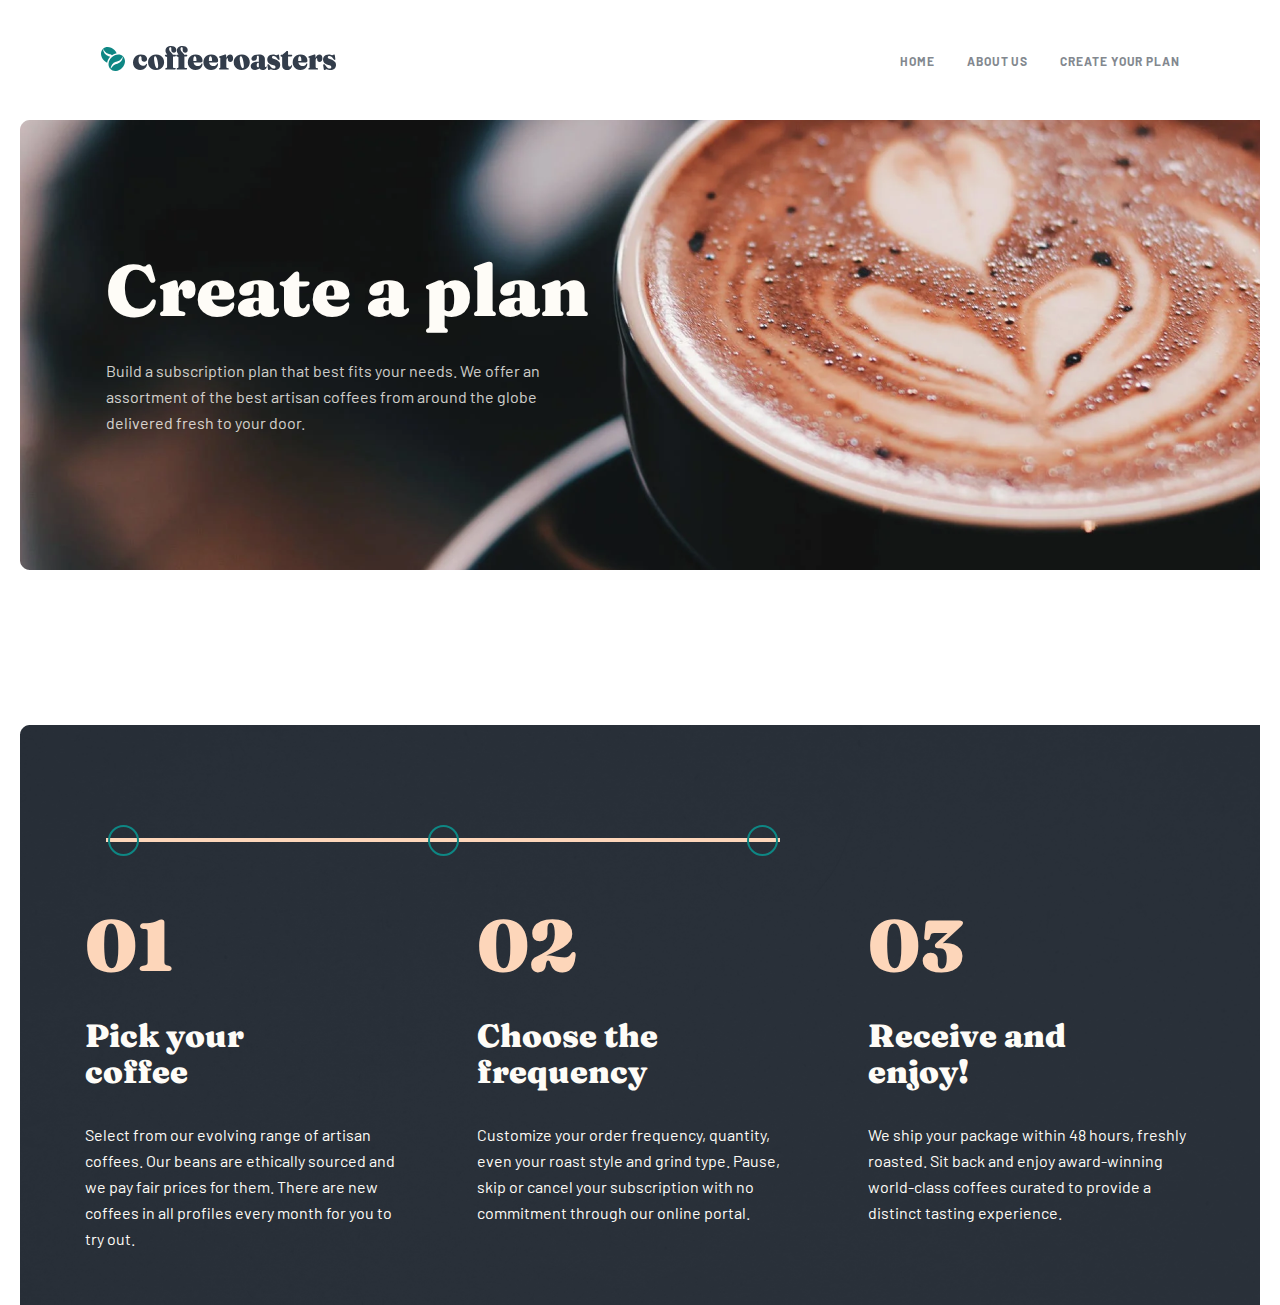
==== index.html @ fea31b43 "responsive" ====
<!DOCTYPE html>
<html lang="en">

<head>
    <meta charset="UTF-8">
    <meta http-equiv="X-UA-Compatible" content="IE=edge">
    <meta name="viewport" content="width=device-width, initial-scale=1.0">
    <link rel="stylesheet" href="css/main.css">
    <link rel="stylesheet" href="https://cdnjs.cloudflare.com/ajax/libs/font-awesome/6.2.0/css/all.min.css" integrity="sha512-xh6O/CkQoPOWDdYTDqeRdPCVd1SpvCA9XXcUnZS2FmJNp1coAFzvtCN9BmamE+4aHK8yyUHUSCcJHgXloTyT2A==" crossorigin="anonymous" referrerpolicy="no-referrer" />
    <title>Create your plan</title>
</head>

<body>
    <header class="site-header">  
        <div class="container ">
            <div class="header__container">
            <a class="logo__link" href="creat-your-pla.html"><img class="header__logo" src="imgs/logo.svg"
                    alt="site__logo"></a>
                    <input type="checkbox" id="check">
                    <label for="check" class="checkbtn">
                        <i class="fa-sharp fa-solid fa-bars burger"></i>
                    </label>  
            <ul class="header__list">
                <li class="header__item">
                    <a class="header__link" href="#">HOME</a>
                </li>
                <li class="header__item">
                    <a class="header__link" href="#">ABOUT US</a>
                </li>
                <li class="header__item">
                    <a class="header__link" href="#">CREATE YOUR PLAN</a>
                </li>
            </ul>
        </div>
        </div>
    </header>
    <main class="site-main">
        <section class="hero-section">
            <div class="container">
                <div class="hero__content">
                    <h2 class="hero__title">Create a plan</h2>
                    <p class="hero__text ">Build a subscription plan that best fits your needs. We offer an assortment of
                        the best artisan coffees from around the globe delivered fresh to your door.</p>
                </div>
            </div>
        </section>
        <section class="pick-section">
            <div class="container pick__container">
                <div class="pick__content">
                    <div class="pick_line-box">
                    <div class="pick__line_block">
                        <span class="pick__line"></span>
                        <span class="pick__line"></span>
                        <span class="pick__line"></span>
                    </div>
                </div>
                    <ul class="pick__list">
                        <li class="pick__item">
                            <h2 class="pick__title">01</h2>
                            <h3 class="pick__item-title">Pick your coffee</h3>
                            <p class="pick__text">Select from our evolving range of artisan coffees. Our beans are ethically sourced and we pay fair prices for them. There are new coffees in all profiles 
                                every month for you to try out.</p>
                        </li>
                        <li class="pick__item">
                            <h2 class="pick__title">02</h2>
                            <h3 class="pick__item-title mobile__title">Choose the frequency</h3>
                            <p class="pick__text">Customize your order frequency, quantity, even your roast style and grind type. Pause, skip or cancel your subscription with no commitment through our online portal.</p>
                        </li>
                        <li class="pick__item">
                            <h2 class="pick__title">03</h2>
                            <h3 class="pick__item-title">Receive and enjoy!</h3>
                            <p class="pick__text">We ship your package within 48 hours, freshly roasted. Sit back and enjoy award-winning world-class coffees curated to provide a distinct tasting experience.</p>
                        </li>
                    </ul>
                </div>
            </div>
        </section>
        <section class="drink-section">
            <div class="container">
                <div class="drink__content">
                    
                </div>
            </div>
        </section>
    </main>
</body>

</html>
---- css/main.css ----
/*! normalize.css v8.0.1 | MIT License | github.com/necolas/normalize.css */
/* Document
   ========================================================================== */
/**
 * 1. Correct the line height in all browsers.
 * 2. Prevent adjustments of font size after orientation changes in iOS.
 */
html {
  line-height: 1.15;
  /* 1 */
  -webkit-text-size-adjust: 100%;
  /* 2 */
}

/* Sections
     ========================================================================== */
/**
   * Remove the margin in all browsers.
   */
body {
  margin: 0;
}

/**
   * Render the `main` element consistently in IE.
   */
main {
  display: block;
}

/**
   * Correct the font size and margin on `h1` elements within `section` and
   * `article` contexts in Chrome, Firefox, and Safari.
   */
h1 {
  font-size: 2em;
  margin: 0.67em 0;
}

/* Grouping content
     ========================================================================== */
/**
   * 1. Add the correct box sizing in Firefox.
   * 2. Show the overflow in Edge and IE.
   */
hr {
  -webkit-box-sizing: content-box;
          box-sizing: content-box;
  /* 1 */
  height: 0;
  /* 1 */
  overflow: visible;
  /* 2 */
}

/**
   * 1. Correct the inheritance and scaling of font size in all browsers.
   * 2. Correct the odd `em` font sizing in all browsers.
   */
pre {
  font-family: monospace, monospace;
  /* 1 */
  font-size: 1em;
  /* 2 */
}

/* Text-level semantics
     ========================================================================== */
/**
   * Remove the gray background on active links in IE 10.
   */
a {
  background-color: transparent;
}

/**
   * 1. Remove the bottom border in Chrome 57-
   * 2. Add the correct text decoration in Chrome, Edge, IE, Opera, and Safari.
   */
abbr[title] {
  border-bottom: none;
  /* 1 */
  text-decoration: underline;
  /* 2 */
  -webkit-text-decoration: underline dotted;
          text-decoration: underline dotted;
  /* 2 */
}

/**
   * Add the correct font weight in Chrome, Edge, and Safari.
   */
b,
strong {
  font-weight: bolder;
}

/**
   * 1. Correct the inheritance and scaling of font size in all browsers.
   * 2. Correct the odd `em` font sizing in all browsers.
   */
code,
kbd,
samp {
  font-family: monospace, monospace;
  /* 1 */
  font-size: 1em;
  /* 2 */
}

/**
   * Add the correct font size in all browsers.
   */
small {
  font-size: 80%;
}

/**
   * Prevent `sub` and `sup` elements from affecting the line height in
   * all browsers.
   */
sub,
sup {
  font-size: 75%;
  line-height: 0;
  position: relative;
  vertical-align: baseline;
}

sub {
  bottom: -0.25em;
}

sup {
  top: -0.5em;
}

/* Embedded content
     ========================================================================== */
/**
   * Remove the border on images inside links in IE 10.
   */
img {
  border-style: none;
}

/* Forms
     ========================================================================== */
/**
   * 1. Change the font styles in all browsers.
   * 2. Remove the margin in Firefox and Safari.
   */
button,
input,
optgroup,
select,
textarea {
  font-family: inherit;
  /* 1 */
  font-size: 100%;
  /* 1 */
  line-height: 1.15;
  /* 1 */
  margin: 0;
  /* 2 */
}

/**
   * Show the overflow in IE.
   * 1. Show the overflow in Edge.
   */
button,
input {
  /* 1 */
  overflow: visible;
}

/**
   * Remove the inheritance of text transform in Edge, Firefox, and IE.
   * 1. Remove the inheritance of text transform in Firefox.
   */
button,
select {
  /* 1 */
  text-transform: none;
}

/**
   * Correct the inability to style clickable types in iOS and Safari.
   */
button,
[type="button"],
[type="reset"],
[type="submit"] {
  -webkit-appearance: button;
}

/**
   * Remove the inner border and padding in Firefox.
   */
button::-moz-focus-inner,
[type="button"]::-moz-focus-inner,
[type="reset"]::-moz-focus-inner,
[type="submit"]::-moz-focus-inner {
  border-style: none;
  padding: 0;
}

/**
   * Restore the focus styles unset by the previous rule.
   */
button:-moz-focusring,
[type="button"]:-moz-focusring,
[type="reset"]:-moz-focusring,
[type="submit"]:-moz-focusring {
  outline: 1px dotted ButtonText;
}

/**
   * Correct the padding in Firefox.
   */
fieldset {
  padding: 0.35em 0.75em 0.625em;
}

/**
   * 1. Correct the text wrapping in Edge and IE.
   * 2. Correct the color inheritance from `fieldset` elements in IE.
   * 3. Remove the padding so developers are not caught out when they zero out
   *    `fieldset` elements in all browsers.
   */
legend {
  -webkit-box-sizing: border-box;
          box-sizing: border-box;
  /* 1 */
  color: inherit;
  /* 2 */
  display: table;
  /* 1 */
  max-width: 100%;
  /* 1 */
  padding: 0;
  /* 3 */
  white-space: normal;
  /* 1 */
}

/**
   * Add the correct vertical alignment in Chrome, Firefox, and Opera.
   */
progress {
  vertical-align: baseline;
}

/**
   * Remove the default vertical scrollbar in IE 10+.
   */
textarea {
  overflow: auto;
}

/**
   * 1. Add the correct box sizing in IE 10.
   * 2. Remove the padding in IE 10.
   */
[type="checkbox"],
[type="radio"] {
  -webkit-box-sizing: border-box;
          box-sizing: border-box;
  /* 1 */
  padding: 0;
  /* 2 */
}

/**
   * Correct the cursor style of increment and decrement buttons in Chrome.
   */
[type="number"]::-webkit-inner-spin-button,
[type="number"]::-webkit-outer-spin-button {
  height: auto;
}

/**
   * 1. Correct the odd appearance in Chrome and Safari.
   * 2. Correct the outline style in Safari.
   */
[type="search"] {
  -webkit-appearance: textfield;
  /* 1 */
  outline-offset: -2px;
  /* 2 */
}

/**
   * Remove the inner padding in Chrome and Safari on macOS.
   */
[type="search"]::-webkit-search-decoration {
  -webkit-appearance: none;
}

/**
   * 1. Correct the inability to style clickable types in iOS and Safari.
   * 2. Change font properties to `inherit` in Safari.
   */
::-webkit-file-upload-button {
  -webkit-appearance: button;
  /* 1 */
  font: inherit;
  /* 2 */
}

/* Interactive
     ========================================================================== */
/*
   * Add the correct display in Edge, IE 10+, and Firefox.
   */
details {
  display: block;
}

/*
   * Add the correct display in all browsers.
   */
summary {
  display: list-item;
}

/* Misc
     ========================================================================== */
/**
   * Add the correct display in IE 10+.
   */
template {
  display: none;
}

/**
   * Add the correct display in IE 10.
   */
[hidden] {
  display: none;
}

/* barlow-regular - latin */
@font-face {
  font-family: 'Barlow';
  font-style: normal;
  font-weight: 400;
  src: local(""), url("../fonts/barlow-v12-latin-regular.woff2") format("woff2"), url("../fonts/barlow-v12-latin-regular.woff") format("woff");
  /* Chrome 6+, Firefox 3.6+, IE 9+, Safari 5.1+ */
}

/* barlow-700 - latin */
@font-face {
  font-family: 'Barlow';
  font-style: normal;
  font-weight: 700;
  src: local(""), url("../fonts/barlow-v12-latin-700.woff2") format("woff2"), url("../fonts/barlow-v12-latin-700.woff") format("woff");
  /* Chrome 6+, Firefox 3.6+, IE 9+, Safari 5.1+ */
}

/* fraunces-900 - latin */
@font-face {
  font-family: 'Fraunces';
  font-style: normal;
  font-weight: 900;
  src: local(""), url("../fonts/fraunces-v24-latin-900.woff2") format("woff2"), url("../fonts/fraunces-v24-latin-900.woff") format("woff");
  /* Chrome 6+, Firefox 3.6+, IE 9+, Safari 5.1+ */
}

* {
  -webkit-box-sizing: border-box;
          box-sizing: border-box;
  margin: 0;
  padding: 0;
}

a {
  text-decoration: none;
}

ul, ol {
  list-style: none;
}

body {
  font-family: 'Fraunces', serif;
  font-family: 'Barlow', sans-serif;
}

.container {
  max-width: 1320px;
  padding: 0 20px;
  margin: 0 auto;
}

.site-header {
  margin: 45px 80px;
}

.header__container {
  display: -webkit-box;
  display: -ms-flexbox;
  display: flex;
  -webkit-box-align: center;
      -ms-flex-align: center;
          align-items: center;
  -webkit-box-pack: justify;
      -ms-flex-pack: justify;
          justify-content: space-between;
}

.header__list {
  display: -webkit-box;
  display: -ms-flexbox;
  display: flex;
}

.header__item {
  margin-left: 32px;
}

.header__link {
  font-weight: 700;
  font-size: 12px;
  line-height: 15px;
  letter-spacing: 0.923077px;
  text-transform: uppercase;
  color: #83888F;
}

.header__link:hover {
  color: #333D4B;
}

#check {
  display: none;
}

.checkbtn {
  font-size: 30px;
  float: right;
  line-height: 80px;
  cursor: pointer;
  display: none;
}

#check {
  display: none;
}

@media only screen and (max-width: 1050px) {
  .site-header {
    margin: 0;
    margin-top: 40px;
    margin-right: 40px;
    margin-bottom: 54px;
    margin-left: 40px;
  }
  .header__container {
    display: -webkit-box;
    display: -ms-flexbox;
    display: flex;
    -webkit-box-align: center;
        -ms-flex-align: center;
            align-items: center;
    -webkit-box-pack: justify;
        -ms-flex-pack: justify;
            justify-content: space-between;
  }
  .header__item {
    margin-right: 32px;
    display: inline-block;
  }
  .burger__box {
    display: none;
  }
  .header__list_burger {
    display: none;
  }
}

@media only screen and (max-width: 650px) {
  .site-header {
    margin: 0;
    margin-top: 32px;
    margin-right: 24px;
    margin-bottom: 43px;
    margin-left: 24px;
  }
  .header__logo {
    max-width: 163px;
  }
  .checkbtn {
    display: block;
  }
  .header__list {
    margin-top: 20px;
    display: block;
    position: fixed;
    max-width: 100%;
    height: 100vh;
    background: #6085B2;
    top: 80px;
    left: -100%;
    text-align: center;
    -webkit-transition: all .5s;
    transition: all .5s;
    border-radius: 20px;
  }
  .header__item {
    display: block;
  }
  .header__link {
    display: inline-block;
    color: #D7D7D8;
    font-size: 30px;
    padding: 0;
    margin: 0;
    padding-top: 60px;
  }
  .header__link:hover, .header__link:active {
    color: #5bbbf3;
    background: none;
  }
  #check:checked ~ .header__list {
    left: 0;
  }
}

.hero__content {
  margin-bottom: 155px;
  background-image: url("../../imgs/backg1.png");
  background-repeat: no-repeat;
  max-width: 1280px;
  height: 450px;
}

.hero__title {
  padding: 134px 0 32px 86px;
  font-family: 'Fraunces',serif;
  font-style: normal;
  font-weight: 900;
  font-size: 72px;
  line-height: 72px;
  color: #FEFCF7;
}

.hero__text {
  max-width: 532px;
  display: inline-block;
  padding-left: 86px;
  font-weight: 400;
  font-size: 16px;
  line-height: 26px;
  color: #FEFCF7;
  mix-blend-mode: normal;
  opacity: 0.8;
}

@media only screen and (max-width: 1050px) {
  .hero__content {
    margin: 0;
    margin: 0 40px 120px 40px;
    max-width: 1000px;
    border-radius: 10px;
  }
  .hero__title {
    padding: 0;
    padding: 127px 307px 0 58px;
    margin-bottom: 24px;
    font-family: 'Fraunces 9pt';
    font-style: normal;
    font-weight: 900;
    font-size: 48px;
    line-height: 48px;
    color: #FEFCF7;
  }
  .hero__text {
    max-width: 465px;
    padding: 0;
    padding-left: 58px;
    font-weight: 400;
    font-size: 15px;
    line-height: 25px;
    color: #FEFCF7;
    mix-blend-mode: normal;
    opacity: 0.8;
  }
}

@media only screen and (max-width: 650px) {
  .hero__content {
    background-image: none;
    background-image: url("../../imgs/mobile-bakcg-img.png");
    background-repeat: no-repeat;
    margin: 0 24px 120px 24px;
    max-width: 450px;
    height: 400px;
  }
  .hero__title {
    font-family: 'Fraunces' , serif;
    padding: 101px 24px 0 24px;
    max-width: 280px;
    display: inline-block;
    font-style: normal;
    font-weight: 900;
    font-size: 40px;
    line-height: 40px;
    text-align: center;
    color: #FEFCF7;
    margin-bottom: 24px;
  }
  .hero__text {
    padding: 0 24px 136px 24px;
    max-width: 354px;
    font-weight: 400;
    font-size: 15px;
    line-height: 25px;
    text-align: center;
    color: #FEFCF7;
    mix-blend-mode: normal;
    opacity: 08;
  }
}

.pick__content {
  background-image: url("../../imgs/backg2.png");
  background-repeat: no-repeat;
  max-width: 1280px;
  height: 580px;
}

.pick_line-box {
  padding-top: 113px;
  padding-left: 86px;
  max-width: 760px;
}

.pick__line_block {
  display: -webkit-box;
  display: -ms-flexbox;
  display: flex;
  -webkit-box-pack: justify;
      -ms-flex-pack: justify;
          justify-content: space-between;
  -webkit-box-align: center;
      -ms-flex-align: center;
          align-items: center;
  border: 2px solid #FDD6BA;
  background-color: #FDD6BA;
  height: 1px;
}

.pick__line {
  display: inline-block;
  border: 2px solid #0E8784;
  border-radius: 50%;
  width: 31px;
  height: 31px;
}

.pick__list {
  display: -webkit-box;
  display: -ms-flexbox;
  display: flex;
  -webkit-box-pack: space-evenly;
      -ms-flex-pack: space-evenly;
          justify-content: space-evenly;
  margin-top: 67px;
}

.pick__item {
  max-width: 327px;
}

.pick__title {
  font-family: 'Fraunces',serif;
  font-style: normal;
  max-width: 300px;
  font-weight: 900;
  font-size: 72px;
  line-height: 72px;
  color: #FDD6BA;
  margin-bottom: 37px;
}

.pick__item-title {
  font-family: 'Fraunces',serif;
  max-width: 267px;
  font-style: normal;
  font-weight: 900;
  font-size: 32px;
  line-height: 36px;
  color: #FEFCF7;
  margin-bottom: 32px;
}

.pick__text {
  font-weight: 400;
  font-size: 16px;
  line-height: 26px;
  color: #FEFCF7;
}

@media only screen and (max-width: 1050px) {
  .pick__content {
    max-width: 1000px;
    margin-top: 24px;
    padding: 0;
    padding-left: 40px;
  }
  .pick_line-box {
    max-width: 0;
    max-width: 467px;
    padding: 0;
    padding-top: 97px;
  }
  .hero__title {
    font-size: 28px;
    line-height: 32px;
  }
  .pick__list {
    padding: 0;
    padding-right: 40px;
  }
  .pick__item {
    max-width: 223px;
  }
}

@media only screen and (max-width: 650px) {
  .pick__content {
    background-image: none;
    background-color: #293039;
    max-width: 550px;
    height: 1100px;
    border-radius: 10px;
  }
  .pick_line-box {
    display: none;
  }
  .pick__list {
    display: -webkit-box;
    display: -ms-flexbox;
    display: flex;
    -webkit-box-orient: vertical;
    -webkit-box-direction: normal;
        -ms-flex-direction: column;
            flex-direction: column;
    padding: 0;
    padding-top: 80px;
    padding-left: 90px;
  }
  .pick__item {
    max-width: 327px;
  }
  .pick__title {
    text-align: none;
    text-align: center;
  }
  .pick__item-title {
    margin-bottom: 24px;
    max-width: 0;
    max-width: 378px;
    font-family: 'Fraunces 9pt';
    font-style: normal;
    font-weight: 900;
    font-size: 28px;
    line-height: 32px;
    text-align: center;
    color: #FFFFFF;
  }
  .pick__text {
    margin-bottom: 56px;
    margin-left: 24px;
    margin-right: 24px;
    max-width: 327px;
    font-weight: 400;
    font-size: 15px;
    line-height: 25px;
    text-align: center;
    color: #FFFFFF;
  }
}
/*# sourceMappingURL=main.css.map */
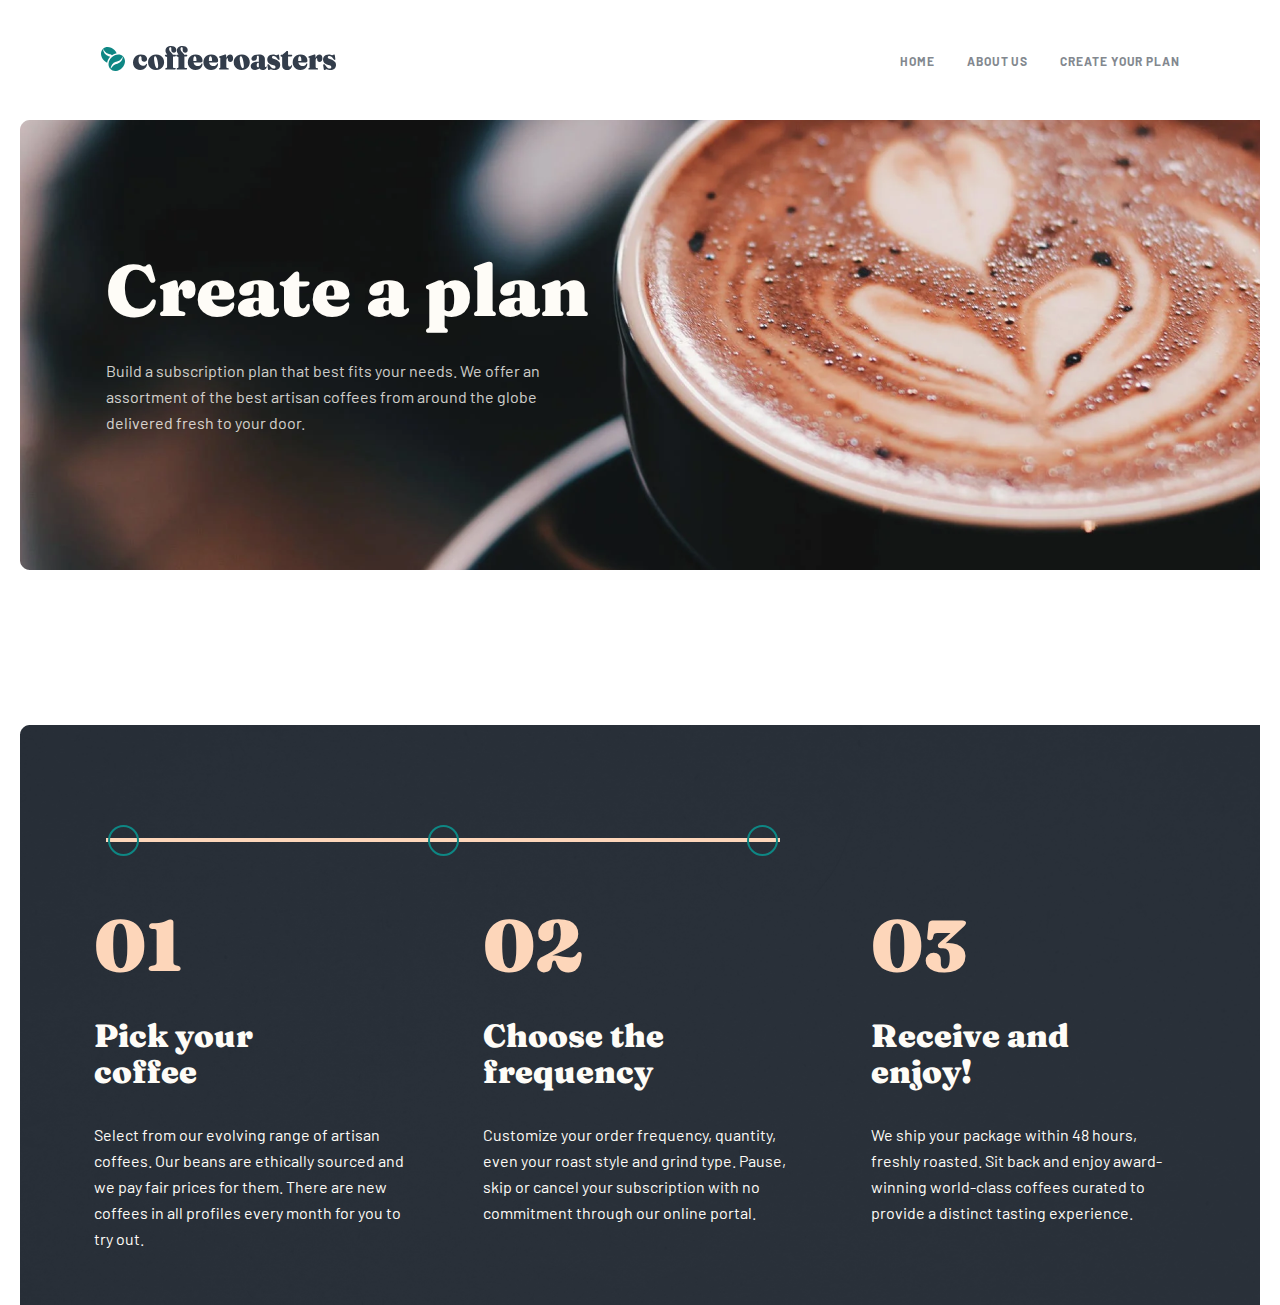
==== commit a1d7873c: "resposive" ====
--- a/index.html
+++ b/index.html
@@ -16,7 +16,7 @@
             <div class="header__container">
             <a class="logo__link" href="creat-your-pla.html"><img class="header__logo" src="imgs/logo.svg"
                     alt="site__logo"></a>
-                    <input type="checkbox" id="check">
+                    <input type="checkbox" class="chek" id="check">
                     <label for="check" class="checkbtn">
                         <i class="fa-sharp fa-solid fa-bars burger"></i>
                     </label>  
--- a/css/main.css
+++ b/css/main.css
@@ -386,6 +386,11 @@
 body {
   font-family: 'Fraunces', serif;
   font-family: 'Barlow', sans-serif;
+}
+
+h1, h2, h3, h4, h5, h6, p {
+  margin: 0;
+  padding: 0;
 }
 
 .container {
@@ -453,9 +458,9 @@
   .site-header {
     margin: 0;
     margin-top: 40px;
-    margin-right: 40px;
+    margin-right: 20px;
     margin-bottom: 54px;
-    margin-left: 40px;
+    margin-left: 20px;
   }
   .header__container {
     display: -webkit-box;
@@ -480,13 +485,27 @@
   }
 }
 
-@media only screen and (max-width: 650px) {
+@media only screen and (max-width: 768px) {
+  .header__logi {
+    max-width: 165px;
+  }
+  .header__item {
+    display: -webkit-box;
+    display: -ms-flexbox;
+    display: flex;
+  }
+}
+
+@media only screen and (max-width: 727px) {
   .site-header {
     margin: 0;
     margin-top: 32px;
     margin-right: 24px;
-    margin-bottom: 43px;
+    margin-bottom: 40px;
     margin-left: 24px;
+  }
+  .header__container {
+    text-align: center;
   }
   .header__logo {
     max-width: 163px;
@@ -499,6 +518,7 @@
     display: block;
     position: fixed;
     max-width: 100%;
+    width: 100%;
     height: 100vh;
     background: #6085B2;
     top: 80px;
@@ -560,67 +580,101 @@
 
 @media only screen and (max-width: 1050px) {
   .hero__content {
-    margin: 0;
-    margin: 0 40px 120px 40px;
-    max-width: 1000px;
+    background-image: url("../../imgs/tablet-img.png") no-repeat;
+    max-width: 1010px;
+    margin-left: 20px;
+    margin-right: 20px;
     border-radius: 10px;
   }
   .hero__title {
-    padding: 0;
-    padding: 127px 307px 0 58px;
-    margin-bottom: 24px;
-    font-family: 'Fraunces 9pt';
+    font-family: 'Fraunces',serif;
     font-style: normal;
     font-weight: 900;
     font-size: 48px;
     line-height: 48px;
-    color: #FEFCF7;
+    padding-top: 127px;
+    padding-left: 58px;
+    margin-bottom: 24px;
   }
   .hero__text {
-    max-width: 465px;
-    padding: 0;
-    padding-left: 58px;
     font-weight: 400;
     font-size: 15px;
     line-height: 25px;
     color: #FEFCF7;
     mix-blend-mode: normal;
     opacity: 0.8;
-  }
-}
-
-@media only screen and (max-width: 650px) {
+    padding-left: 58px;
+    max-width: 456px;
+  }
+}
+
+@media only screen and (max-width: 727px) {
   .hero__content {
     background-image: none;
-    background-image: url("../../imgs/mobile-bakcg-img.png");
+    background-image: url("../../imgs/pjonr.jpg");
     background-repeat: no-repeat;
-    margin: 0 24px 120px 24px;
-    max-width: 450px;
-    height: 400px;
+    background-size: 760px;
+    margin-left: 4px;
+    margin-right: 4px;
+    margin: 0;
+    margin-bottom: 120px;
   }
   .hero__title {
-    font-family: 'Fraunces' , serif;
+    text-align: center;
     padding: 101px 24px 0 24px;
-    max-width: 280px;
-    display: inline-block;
+    max-width: 325px;
+    font-family: 'Fraunces',serif;
     font-style: normal;
     font-weight: 900;
     font-size: 40px;
     line-height: 40px;
-    text-align: center;
     color: #FEFCF7;
-    margin-bottom: 24px;
+    margin-bottom: 22px;
   }
   .hero__text {
+    text-align: center;
     padding: 0 24px 136px 24px;
-    max-width: 354px;
+    text-align: center;
+    max-width: 350px;
     font-weight: 400;
     font-size: 15px;
     line-height: 25px;
-    text-align: center;
     color: #FEFCF7;
     mix-blend-mode: normal;
-    opacity: 08;
+    opacity: 0.8;
+  }
+}
+
+@media only screen and (max-width: 500px) {
+  .hero__content {
+    background-image: none;
+    background-image: url("../../imgs/pjonr.jpg");
+    background-repeat: no-repeat;
+    background-size: 760px;
+  }
+  .hero__title {
+    text-align: center;
+    padding: 101px 24px 0 24px;
+    max-width: 325px;
+    font-family: 'Fraunces',serif;
+    font-style: normal;
+    font-weight: 900;
+    font-size: 40px;
+    line-height: 40px;
+    color: #FEFCF7;
+    margin-bottom: 22px;
+  }
+  .hero__text {
+    text-align: center;
+    padding: 0 24px 136px 24px;
+    text-align: center;
+    max-width: 350px;
+    font-weight: 400;
+    font-size: 15px;
+    line-height: 25px;
+    color: #FEFCF7;
+    mix-blend-mode: normal;
+    opacity: 0.8;
   }
 }
 
@@ -671,7 +725,7 @@
 }
 
 .pick__item {
-  max-width: 327px;
+  max-width: 315px;
 }
 
 .pick__title {
@@ -704,11 +758,19 @@
 }
 
 @media only screen and (max-width: 1050px) {
+  .pick__container {
+    margin: 0;
+    padding: 0;
+  }
   .pick__content {
-    max-width: 1000px;
+    max-width: 1050px;
     margin-top: 24px;
     padding: 0;
     padding-left: 40px;
+    border-radius: 10px;
+  }
+  .pick__title {
+    margin-bottom: 42px;
   }
   .pick_line-box {
     max-width: 0;
@@ -716,24 +778,39 @@
     padding: 0;
     padding-top: 97px;
   }
-  .hero__title {
-    font-size: 28px;
-    line-height: 32px;
-  }
   .pick__list {
     padding: 0;
     padding-right: 40px;
+    display: -webkit-box;
+    display: -ms-flexbox;
+    display: flex;
+    -webkit-box-pack: justify;
+        -ms-flex-pack: justify;
+            justify-content: space-between;
   }
   .pick__item {
-    max-width: 223px;
-  }
-}
-
-@media only screen and (max-width: 650px) {
+    max-width: 232px;
+  }
+  .pick__item-title {
+    font-family: 'Fraunces',serif;
+    font-style: normal;
+    font-weight: 900;
+    font-size: 28px;
+    line-height: 32px;
+    margin-bottom: 38px;
+  }
+  .pick__text {
+    font-size: 15px;
+    line-height: 25px;
+  }
+}
+
+@media only screen and (max-width: 727px) {
   .pick__content {
     background-image: none;
     background-color: #293039;
-    max-width: 550px;
+    width: 100%;
+    max-width: 100%;
     height: 1100px;
     border-radius: 10px;
   }
@@ -749,11 +826,12 @@
         -ms-flex-direction: column;
             flex-direction: column;
     padding: 0;
+    text-align: center;
+    padding-left: 50px;
     padding-top: 80px;
-    padding-left: 90px;
   }
   .pick__item {
-    max-width: 327px;
+    max-width: 370px;
   }
   .pick__title {
     text-align: none;
@@ -768,7 +846,6 @@
     font-weight: 900;
     font-size: 28px;
     line-height: 32px;
-    text-align: center;
     color: #FFFFFF;
   }
   .pick__text {
@@ -779,8 +856,15 @@
     font-weight: 400;
     font-size: 15px;
     line-height: 25px;
-    text-align: center;
     color: #FFFFFF;
   }
 }
+
+@media only screen and (max-width: 470px) {
+  .pick__list {
+    padding: 0;
+    padding-top: 80px;
+    text-align: center;
+  }
+}
 /*# sourceMappingURL=main.css.map */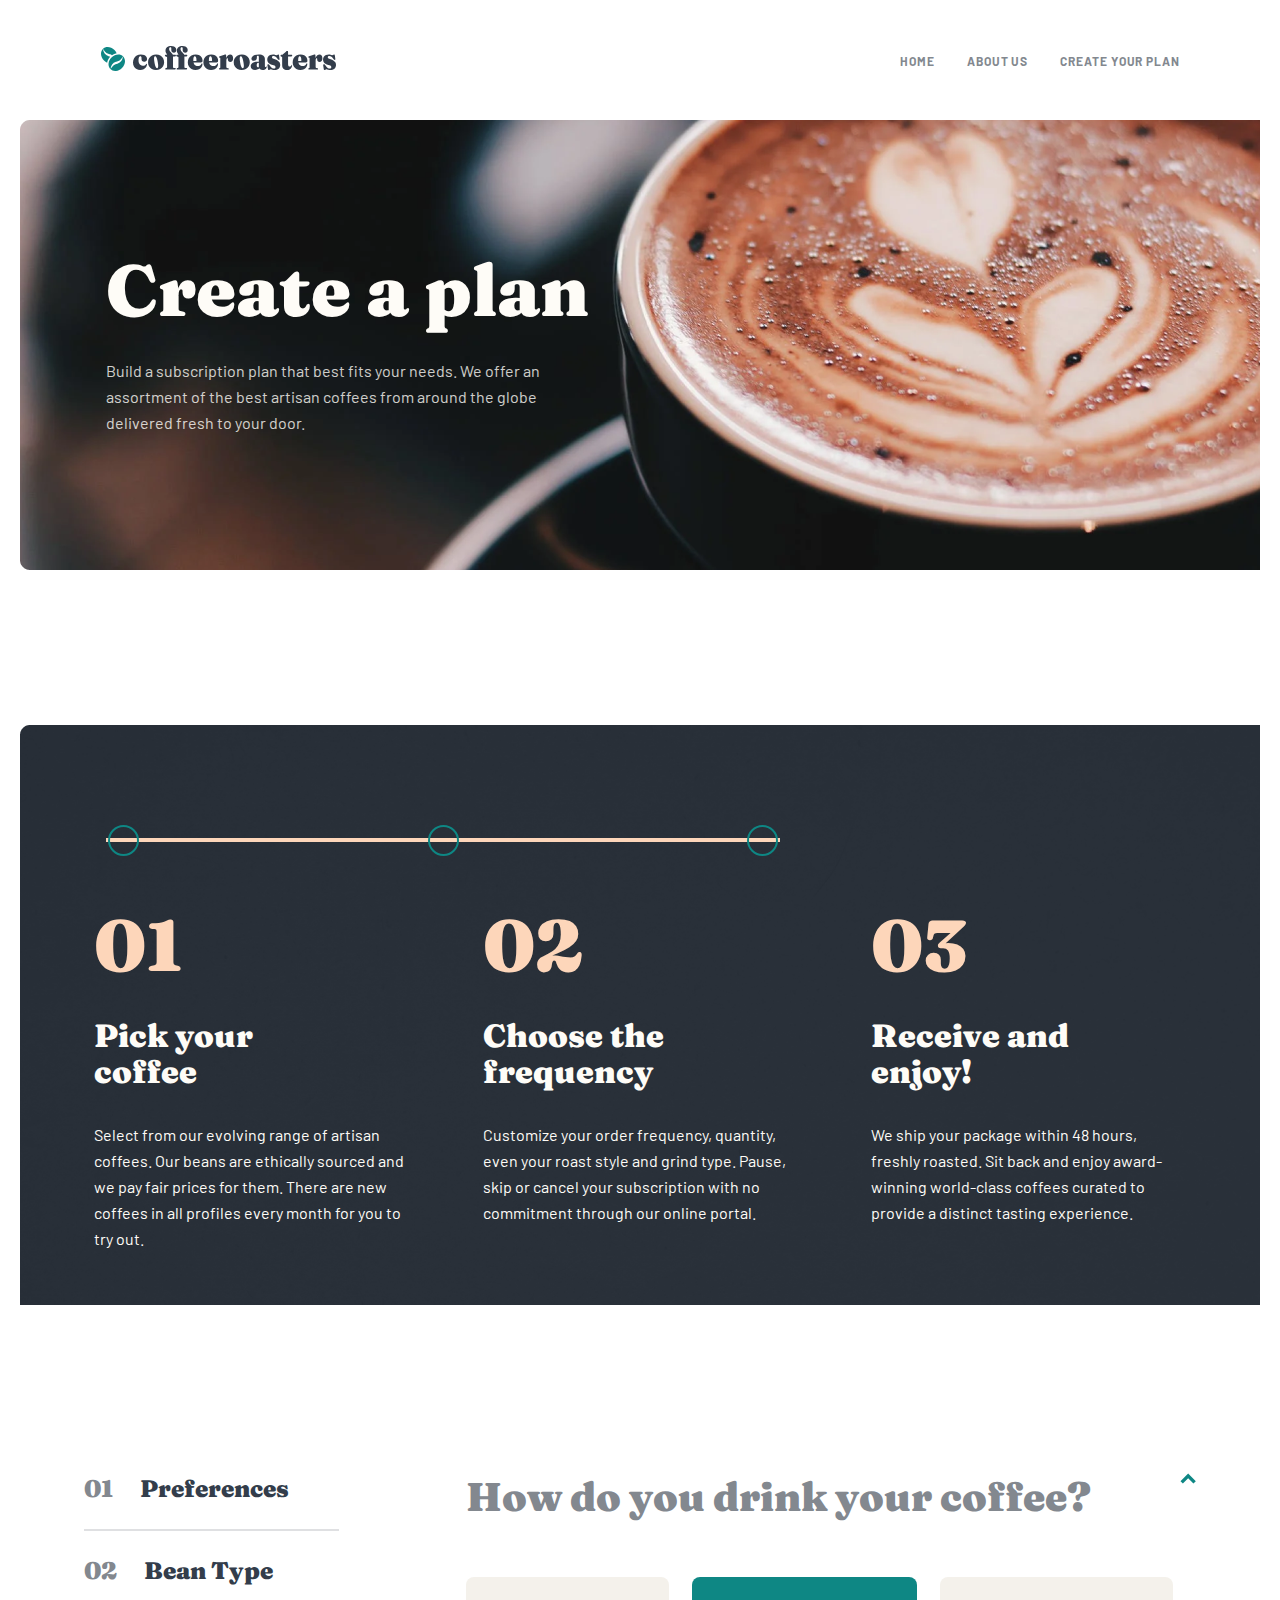
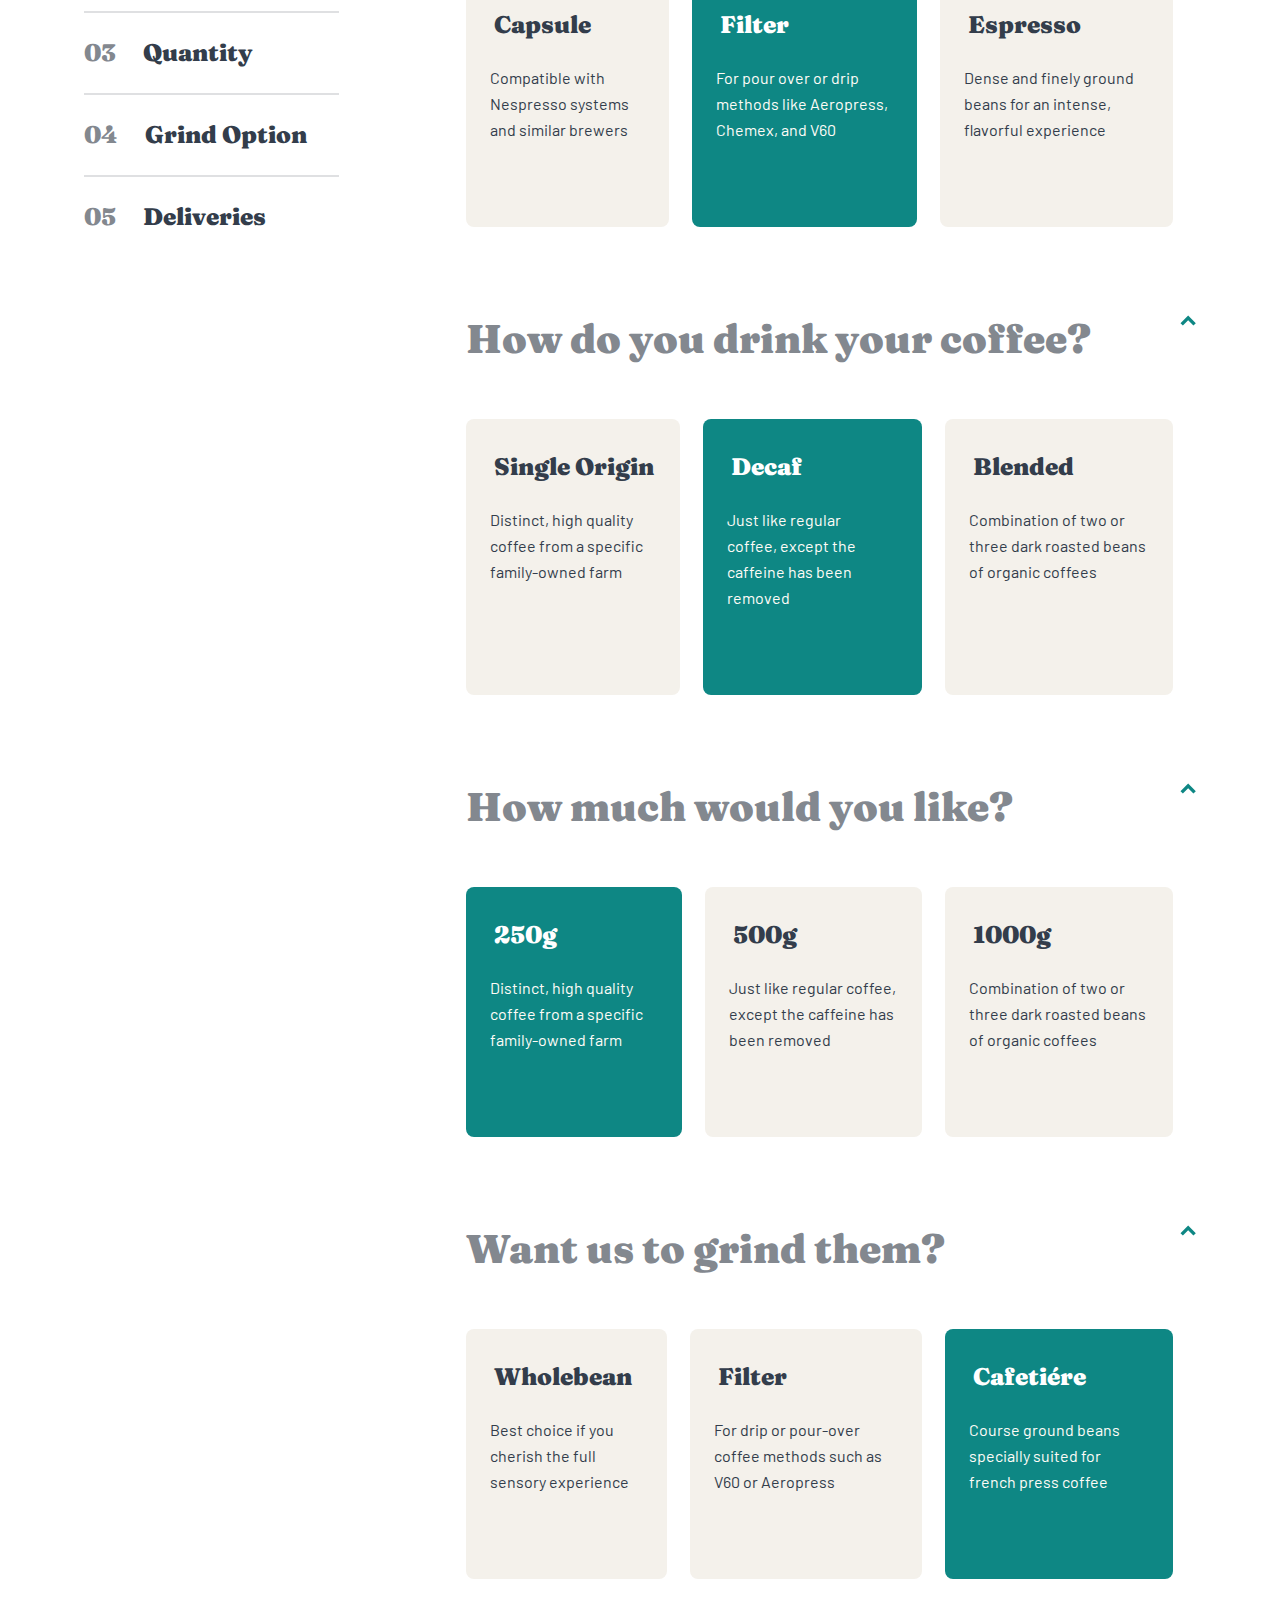
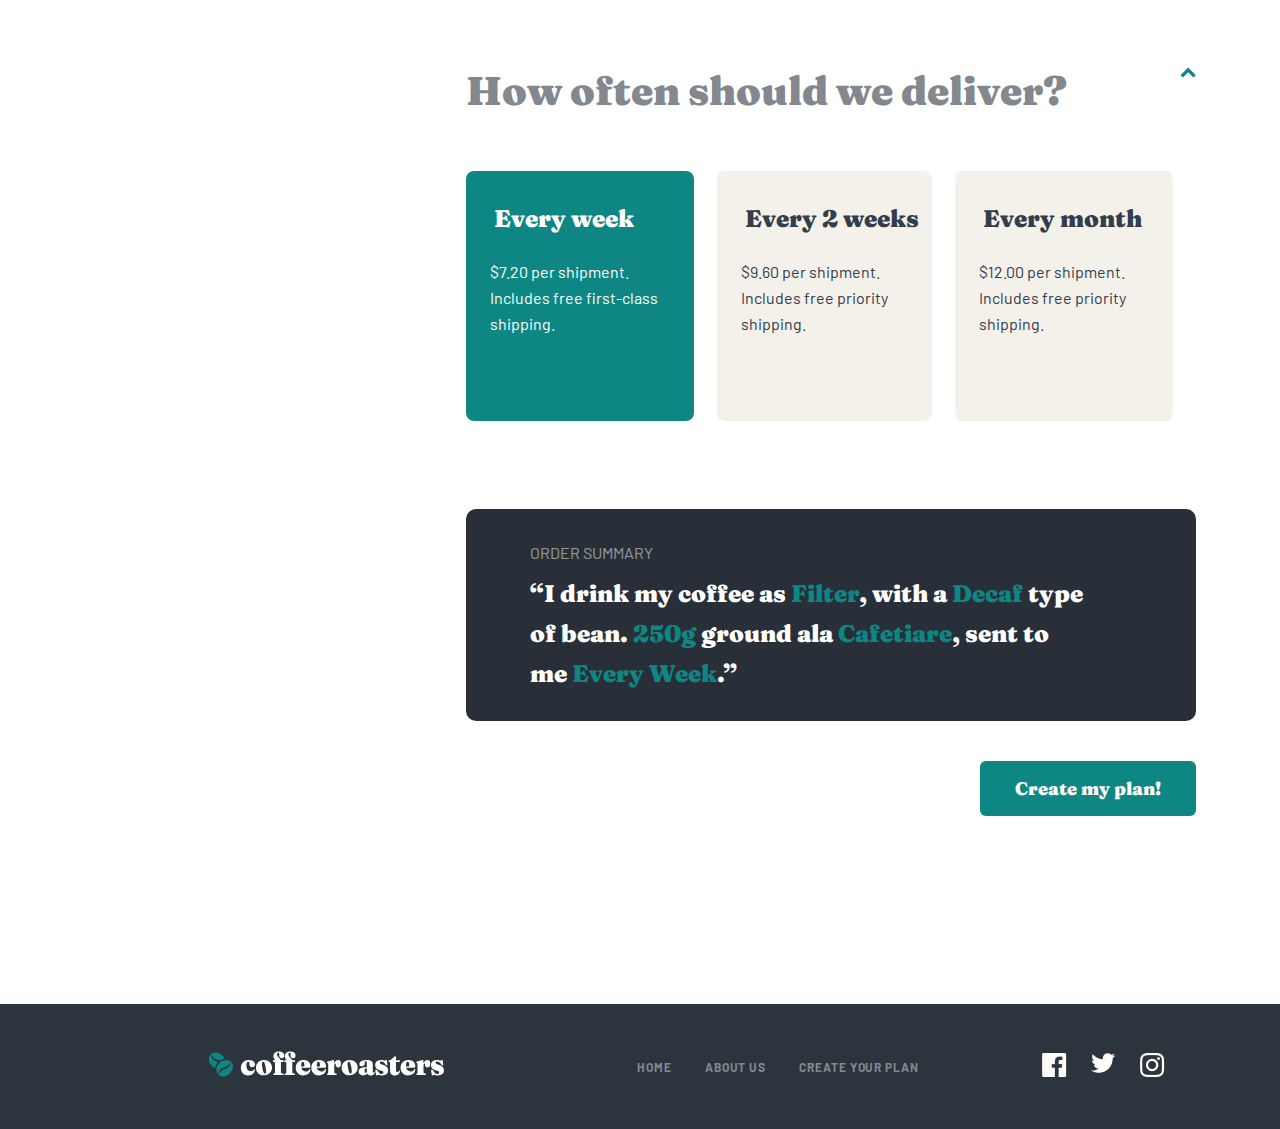
==== commit 1cbf4320: "cofferesp" ====
--- a/index.html
+++ b/index.html
@@ -5,8 +5,10 @@
     <meta charset="UTF-8">
     <meta http-equiv="X-UA-Compatible" content="IE=edge">
     <meta name="viewport" content="width=device-width, initial-scale=1.0">
+    <link rel="preconnect" href="https://fonts.gstatic.com" crossorigin>
+    <link href="https://fonts.googleapis.com/css2?family=Barlow:wght@400;700&family=Fraunces:opsz,wght@9..144,900&display=swap" rel="stylesheet">
+    <link rel="stylesheet" href="https://cdnjs.cloudflare.com/ajax/libs/font-awesome/6.2.0/css/all.min.css" integrity="sha512-xh6O/CkQoPOWDdYTDqeRdPCVd1SpvCA9XXcUnZS2FmJNp1coAFzvtCN9BmamE+4aHK8yyUHUSCcJHgXloTyT2A==" crossorigin="anonymous" referrerpolicy="no-referrer" />
     <link rel="stylesheet" href="css/main.css">
-    <link rel="stylesheet" href="https://cdnjs.cloudflare.com/ajax/libs/font-awesome/6.2.0/css/all.min.css" integrity="sha512-xh6O/CkQoPOWDdYTDqeRdPCVd1SpvCA9XXcUnZS2FmJNp1coAFzvtCN9BmamE+4aHK8yyUHUSCcJHgXloTyT2A==" crossorigin="anonymous" referrerpolicy="no-referrer" />
     <title>Create your plan</title>
 </head>
 
@@ -14,7 +16,8 @@
     <header class="site-header">  
         <div class="container ">
             <div class="header__container">
-            <a class="logo__link" href="creat-your-pla.html"><img class="header__logo" src="imgs/logo.svg"
+                <div class="header__content">
+            <a class="logo__link" href="index.html"><img class="header__logo" src="imgs/logo.svg"
                     alt="site__logo"></a>
                     <input type="checkbox" class="chek" id="check">
                     <label for="check" class="checkbtn">
@@ -76,13 +79,185 @@
             </div>
         </section>
         <section class="drink-section">
-            <div class="container">
-                <div class="drink__content">
-                    
-                </div>
+            <div class="container drink__container">
+                <div class="drink__content_list">
+                    <ul class="drink__list">
+                        <li class="drink__item">
+                            <span class="drink__item_number">01</span>
+                            <a class="drink__item_link" href="#Preferences">Preferences</a>
+                            <span class="drink__item_line"></span>
+                        </li>
+                        <li class="drink__item">
+                            <span class="drink__item_number">02</span>
+                            <a class="drink__item_link" href="#BeanType">Bean Type</a>
+                            <span class="drink__item_line"></span>
+                        </li>
+                        <li class="drink__item">
+                            <span class="drink__item_number">03</span>
+                            <a class="drink__item_link" href="#Quantity">Quantity</a>
+                            <span class="drink__item_line"></span>
+                        </li>
+                        <li class="drink__item">
+                            <span class="drink__item_number">04</span>
+                            <a class="drink__item_link" href="#GrindOption">Grind Option</a>
+                            <span class="drink__item_line"></span>
+                        </li>
+                        <li class="drink__item">
+                            <span class="drink__item_number">05</span>
+                            <a class="drink__item_link" href="#deliveries">Deliveries</a>
+                        </li>
+                    </ul>
+                    <div class="column">
+                    <div class="type__content" id="Preferences">
+                        <div class="type__content_img">
+                        <h2 class="type__title_img">How do you drink your coffee?</h2>
+                        <img src="imgs/pastga.svg" alt="" width="16" height="11">
+                         </div>
+                        <ul class="type__coffe_list">
+                            <li class="type__coffe_item">
+                                <h2 class="type__coffe_title">Capsule</h2>
+                                <p class="type__coffe_text">Compatible with Nespresso systems and similar brewers</p>
+                            </li>
+                            <li class="color__white1">
+                                <h2 class="color__white">Filter</h2>
+                                <p class="color__white2">For pour over or drip methods like Aeropress, Chemex, and V60</p>
+                            </li>
+                            <li class="type__coffe_item">
+                                <h2 class="type__coffe_title">Espresso</h2>
+                                <p class="type__coffe_text">Dense and finely ground beans for an intense, flavorful experience</p>
+                            </li>
+                        </ul>
+                    </div>
+                    <div class="type__content" id="BeanType">
+                        <div class="type__content_img">
+                        <h2 class="type__title_img">How do you drink your coffee?</h2>
+                        <img src="imgs/pastga.svg" alt="" width="16" height="11">
+                         </div>
+                        <ul class="type__coffe_list">
+                            <li class="type__coffe_item">
+                                <h2 class="type__coffe_title">Single Origin</h2>
+                                <p class="type__coffe_text">Distinct, high quality coffee from a specific family-owned farm</p>
+                            </li>
+                            <li class="color__white1">
+                                <h2 class="color__white">Decaf</h2>
+                                <p class="color__white2">Just like regular coffee, except the caffeine has been removed</p>
+                            </li>
+                            <li class="type__coffe_item">
+                                <h2 class="type__coffe_title">Blended</h2>
+                                <p class="type__coffe_text">Combination of two or three dark roasted beans of organic coffees</p>
+                            </li>
+                        </ul>
+                    </div>
+                    <div class="type__content" id="Quantity">
+                        <div class="type__content_img">
+                        <h2 class="type__title_img">How much would you like?</h2>
+                        <img src="imgs/pastga.svg" alt="" width="16" height="11">
+                         </div>
+                        <ul class="type__coffe_list">
+                            <li class="color__white1">
+                                <h2 class="color-white">250g</h2>
+                                <p class="color__white2">Distinct, high quality coffee from a specific family-owned farm</p>
+                            </li>
+                            <li class="type__coffe_item">
+                                <h2 class="type__coffe_title">500g</h2>
+                                <p class="type__coffe_text">Just like regular coffee, except the caffeine has been removed</p>
+                            </li>
+                            <li class="type__coffe_item">
+                                <h2 class="type__coffe_title">1000g</h2>
+                                <p class="type__coffe_text">Combination of two or three dark roasted beans of organic coffees</p>
+                            </li>
+                        </ul>
+                    </div>
+                    <div class="type__content" id="GrindOption">
+                        <div class="type__content_img">
+                        <h2 class="type__title_img">Want us to grind them?</h2>
+                        <img src="imgs/pastga.svg" alt="" width="16" height="11">
+                         </div>
+                        <ul class="type__coffe_list">
+                            <li class="type__coffe_item">
+                                <h2 class="type__coffe_title">Wholebean</h2>
+                                <p class="type__coffe_text">Best choice if you cherish the full sensory experience</p>
+                            </li>
+                            <li class="type__coffe_item">
+                                <h2 class="type__coffe_title">Filter</h2>
+                                <p class="type__coffe_text">For drip or pour-over coffee methods such as V60 or Aeropress</p>
+                            </li>
+                            <li class="color__white1">
+                                <h2 class="color-white">Cafetiére</h2>
+                                <p class="color__white2"> Course ground beans specially suited for french press coffee</p>
+                            </li>
+                        </ul>
+                    </div>
+                    <div class="type__content" id="deliveries">
+                        <div class="type__content_img">
+                        <h2 class="type__title_img">How often should we deliver?</h2>
+                        <img src="imgs/pastga.svg" alt="" width="16" height="11">
+                         </div>
+                        <ul class="type__coffe_list">
+                            <li class="color__white1">
+                                <h2 class="color-white">Every week</h2>
+                                <p class="color__white2">$7.20 per shipment. Includes free first-class shipping.</p>
+                            </li>
+                            <li class="type__coffe_item">
+                                <h2 class="type__coffe_title">Every 2 weeks</h2>
+                                <p class="type__coffe_text">$9.60 per shipment. Includes free priority shipping.</p>
+                            </li>
+                            <li class="type__coffe_item">
+                                <h2 class="type__coffe_title">Every month</h2>
+                                <p class="type__coffe_text">$12.00 per shipment. Includes free priority shipping.</p>
+                            </li>
+                        </ul>
+                        <div class="order">
+                            <div class="order__content">
+                                <p class="order__text">Order Summary</p>
+                                <p class="order__text_span">“I drink my coffee as <span class="color__green">Filter</span>, with a <span class="color__green">Decaf</span> type of bean. <span class="color__green">250g</span> ground ala <span class="color__green">Cafetiare</span>, sent to me <span class="color__green">Every Week</span>.”</p>
+                            </div>
+                            <a class="order__link" href="#">Create my plan!</a>
+                        </div>
+                      
+                    </div>
+                </div>
+             
+
+                </div>
+            </div>
+
             </div>
         </section>
     </main>
+    <footer class="site__footer">
+            <div class="footer">
+            <a href="home.html"><img class="footer__img" src="imgs/logowh.svg" alt="logotip"></a>
+            <ul class="footer__list">
+                <li class="footer__item">
+                    <a class="foooter__link" href="home.html">HOME</a>
+                </li>
+                <li class="footer__item">
+                    <a class="foooter__link" href="aboutus.html">ABOUT US</a>
+                </li>
+                <li class="footer__item">
+                    <a class="foooter__link" href="greatplan.html">Create your plan</a>
+                </li>
+            </ul>
+            <ul class="media__lsit">
+                <li class="media__item">
+                    <a href="#">
+                        <img class="media__imgs " src="imgs/facebook.png" alt="">
+                    </a>
+                </li>
+                <li class="media__item">
+                    <a href="#">
+                        <img class="media__imgs" src="imgs/twiter.png" alt="">
+                    </a>
+                </li>
+                <li class="media__item">
+                    <a href="#">
+                        <img class="media__imgs" src="imgs/instagram.png" alt="">
+                    </a>
+                </li>
+            </ul>
+        </div>
+    </footer>
 </body>
 
 </html>--- a/css/main.css
+++ b/css/main.css
@@ -403,7 +403,7 @@
   margin: 45px 80px;
 }
 
-.header__container {
+.header__content {
   display: -webkit-box;
   display: -ms-flexbox;
   display: flex;
@@ -444,8 +444,6 @@
 
 .checkbtn {
   font-size: 30px;
-  float: right;
-  line-height: 80px;
   cursor: pointer;
   display: none;
 }
@@ -462,7 +460,7 @@
     margin-bottom: 54px;
     margin-left: 20px;
   }
-  .header__container {
+  .header__content {
     display: -webkit-box;
     display: -ms-flexbox;
     display: flex;
@@ -498,17 +496,26 @@
 
 @media only screen and (max-width: 727px) {
   .site-header {
+    max-width: 677px;
     margin: 0;
-    margin-top: 32px;
-    margin-right: 24px;
-    margin-bottom: 40px;
-    margin-left: 24px;
-  }
-  .header__container {
-    text-align: center;
+    margin: 32px 24px 40px 24px;
   }
   .header__logo {
     max-width: 163px;
+  }
+  .header__content {
+    display: -webkit-box;
+    display: -ms-flexbox;
+    display: flex;
+    -webkit-box-align: center;
+        -ms-flex-align: center;
+            align-items: center;
+    -webkit-box-pack: justify;
+        -ms-flex-pack: justify;
+            justify-content: space-between;
+    -webkit-box-flex: 1;
+        -ms-flex-positive: 1;
+            flex-grow: 1;
   }
   .checkbtn {
     display: block;
@@ -548,6 +555,12 @@
   }
 }
 
+@media only screen and (max-width: 660px) {
+  .site-header {
+    max-width: 615px;
+  }
+}
+
 .hero__content {
   margin-bottom: 155px;
   background-image: url("../../imgs/backg1.png");
@@ -612,6 +625,7 @@
   .hero__content {
     background-image: none;
     background-image: url("../../imgs/pjonr.jpg");
+    text-align: center;
     background-repeat: no-repeat;
     background-size: 760px;
     margin-left: 4px;
@@ -620,9 +634,12 @@
     margin-bottom: 120px;
   }
   .hero__title {
+    display: inline-block;
+    padding: 0;
+    margin-left: 0;
     text-align: center;
-    padding: 101px 24px 0 24px;
-    max-width: 325px;
+    padding: 101px 50px 0 24px;
+    max-width: 380px;
     font-family: 'Fraunces',serif;
     font-style: normal;
     font-weight: 900;
@@ -653,6 +670,10 @@
     background-size: 760px;
   }
   .hero__title {
+    font-family: 'Fraunces',serif;
+    font-style: normal;
+    font-weight: 900;
+    padding: 0;
     text-align: center;
     padding: 101px 24px 0 24px;
     max-width: 325px;
@@ -683,6 +704,7 @@
   background-repeat: no-repeat;
   max-width: 1280px;
   height: 580px;
+  margin-bottom: 168px;
 }
 
 .pick_line-box {
@@ -763,6 +785,7 @@
     padding: 0;
   }
   .pick__content {
+    background-image: url("../../imgs/backg2.png");
     max-width: 1050px;
     margin-top: 24px;
     padding: 0;
@@ -807,6 +830,8 @@
 
 @media only screen and (max-width: 727px) {
   .pick__content {
+    display: inline-block;
+    text-align: center;
     background-image: none;
     background-color: #293039;
     width: 100%;
@@ -818,6 +843,7 @@
     display: none;
   }
   .pick__list {
+    padding: 0;
     display: -webkit-box;
     display: -ms-flexbox;
     display: flex;
@@ -825,17 +851,15 @@
     -webkit-box-direction: normal;
         -ms-flex-direction: column;
             flex-direction: column;
-    padding: 0;
+    display: inline-block;
     text-align: center;
-    padding-left: 50px;
-    padding-top: 80px;
   }
   .pick__item {
     max-width: 370px;
   }
   .pick__title {
-    text-align: none;
-    text-align: center;
+    margin: 0;
+    margin-bottom: 24px;
   }
   .pick__item-title {
     margin-bottom: 24px;
@@ -849,6 +873,7 @@
     color: #FFFFFF;
   }
   .pick__text {
+    margin: 0;
     margin-bottom: 56px;
     margin-left: 24px;
     margin-right: 24px;
@@ -860,11 +885,665 @@
   }
 }
 
-@media only screen and (max-width: 470px) {
+@media only screen and (max-width: 500px) {
+  .pick__content {
+    padding: 0;
+    display: inline-block;
+    text-align: center;
+  }
   .pick__list {
     padding: 0;
-    padding-top: 80px;
+    display: inline-block;
     text-align: center;
   }
 }
+
+.drink__content_list {
+  display: -webkit-box;
+  display: -ms-flexbox;
+  display: flex;
+  -ms-flex-pack: distribute;
+      justify-content: space-around;
+}
+
+.column {
+  display: -webkit-box;
+  display: -ms-flexbox;
+  display: flex;
+  -webkit-box-orient: vertical;
+  -webkit-box-direction: normal;
+      -ms-flex-direction: column;
+          flex-direction: column;
+}
+
+.drink__item_number {
+  font-family: 'Fraunces',serif;
+  font-style: normal;
+  font-weight: 900;
+  font-size: 24px;
+  line-height: 32px;
+  color: #83888F;
+  margin-right: 24px;
+}
+
+.drink__item_number:hover {
+  color: #83888F;
+  opacity: 0.9;
+}
+
+.drink__item_number:active {
+  color: #0E8784;
+}
+
+.drink__item_link {
+  font-family: 'Fraunces',serif;
+  font-style: normal;
+  font-weight: 900;
+  display: inline-table;
+  font-size: 24px;
+  line-height: 32px;
+  color: #333D4B;
+  margin-bottom: 24px;
+}
+
+.drink__item_link:hover {
+  color: #333D4B;
+  opacity: 0.7;
+}
+
+.drink__item_link:active {
+  color: #333D4B;
+}
+
+.drink__item_line {
+  display: block;
+  width: 255px;
+  opacity: 0.25;
+  height: 1px;
+  border: 1px solid #83888F;
+  background: #83888F;
+  mix-blend-mode: normal;
+  margin-bottom: 24px;
+}
+
+.drink__content {
+  display: -webkit-box;
+  display: -ms-flexbox;
+  display: flex;
+  -webkit-box-orient: vertical;
+  -webkit-box-direction: normal;
+      -ms-flex-direction: column;
+          flex-direction: column;
+  max-width: 730px;
+  margin-bottom: 88px;
+}
+
+.drink__content_img {
+  display: -webkit-box;
+  display: -ms-flexbox;
+  display: flex;
+  -webkit-box-pack: justify;
+      -ms-flex-pack: justify;
+          justify-content: space-between;
+}
+
+.drink__your_list {
+  display: -webkit-box;
+  display: -ms-flexbox;
+  display: flex;
+  -webkit-box-align: center;
+      -ms-flex-align: center;
+          align-items: center;
+  -ms-flex-pack: distribute;
+      justify-content: space-around;
+}
+
+.drink__your_item {
+  background: #F4F1EB;
+  border-radius: 8px;
+  max-width: 228px;
+  margin-right: 23px;
+}
+
+.drink__your_item:hover {
+  background: #FDD6BA;
+  border-radius: 8px;
+}
+
+.color__white1 {
+  background: #0E8784;
+  border-radius: 8px;
+}
+
+.drink__title_img {
+  font-family: 'Fraunces',serif;
+  font-style: normal;
+  font-weight: 900;
+  font-size: 40px;
+  line-height: 48px;
+  color: #83888F;
+  margin-bottom: 56px;
+}
+
+.drink__your_title {
+  padding-top: 32px;
+  padding-left: 28px;
+  margin-bottom: 24px;
+  font-family: 'Fraunces',serif;
+  font-style: normal;
+  font-weight: 900;
+  font-size: 24px;
+  line-height: 32px;
+  color: #333D4B;
+}
+
+.color__white {
+  font-family: 'Fraunces',serif;
+  font-style: normal;
+  font-weight: 900;
+  font-size: 24px;
+  line-height: 32px;
+  color: #FFFFFF;
+}
+
+.drink__your_text {
+  padding-left: 24px;
+  padding-right: 24px;
+  padding-bottom: 84px;
+  font-weight: 400;
+  font-size: 16px;
+  line-height: 26px;
+  color: #333D4B;
+}
+
+.color__white2 {
+  font-weight: 400;
+  font-size: 16px;
+  line-height: 26px;
+  color: #FEFCF7;
+}
+
+.type__content {
+  display: -webkit-box;
+  display: -ms-flexbox;
+  display: flex;
+  -webkit-box-orient: vertical;
+  -webkit-box-direction: normal;
+      -ms-flex-direction: column;
+          flex-direction: column;
+  max-width: 730px;
+  margin-bottom: 88px;
+}
+
+.type__title_img {
+  font-family: 'Fraunces',serif;
+  font-style: normal;
+  font-weight: 900;
+  font-size: 40px;
+  line-height: 48px;
+  color: #83888F;
+  margin-bottom: 56px;
+}
+
+.type__content_img {
+  display: -webkit-box;
+  display: -ms-flexbox;
+  display: flex;
+  -webkit-box-pack: justify;
+      -ms-flex-pack: justify;
+          justify-content: space-between;
+}
+
+.type__coffe_list {
+  display: -webkit-box;
+  display: -ms-flexbox;
+  display: flex;
+}
+
+.type__coffe_item {
+  background: #F4F1EB;
+  border-radius: 8px;
+  margin-right: 23px;
+}
+
+.type__coffe_item:hover {
+  background: #FDD6BA;
+  border-radius: 8px;
+}
+
+.type__coffe_title {
+  font-family: 'Fraunces',serif;
+  font-style: normal;
+  font-weight: 900;
+  padding: 32px 0 0 28px;
+  margin-bottom: 24px;
+  font-size: 24px;
+  line-height: 32px;
+  color: #333D4B;
+}
+
+.type__coffe_text {
+  padding: 0 24px 84px 24px;
+  font-weight: 400;
+  font-size: 16px;
+  line-height: 26px;
+  color: #333D4B;
+}
+
+.color__white {
+  font-family: 'Fraunces',serif;
+  font-style: normal;
+  font-weight: 900;
+  padding: 32px 0 0 28px;
+  margin-bottom: 24px;
+}
+
+.color__white2 {
+  padding: 0 28px 84px 24px;
+}
+
+.color__white1 {
+  margin-right: 23px;
+}
+
+.color__white1:hover {
+  background: #FDD6BA;
+  border-radius: 8px;
+}
+
+.color-white {
+  font-family: 'Fraunces',serif;
+  font-style: normal;
+  font-weight: 900;
+  margin-bottom: 24px;
+  padding: 32px 0 0 28px;
+  font-size: 24px;
+  line-height: 32px;
+  color: #FFFFFF;
+}
+
+.order__content {
+  padding: 0 106px 27px 64px;
+  background-color: #282F38;
+  border-radius: 10px;
+  margin-top: 88px;
+  max-width: 750px;
+  margin-bottom: 40px;
+}
+
+.order__text {
+  padding-top: 31px;
+  font-weight: 400;
+  font-size: 16px;
+  line-height: 26px;
+  text-transform: uppercase;
+  color: #FFFFFF;
+  mix-blend-mode: normal;
+  opacity: 0.5;
+  margin-bottom: 8px;
+}
+
+.color__green {
+  color: #0E8784;
+}
+
+.order {
+  display: -webkit-box;
+  display: -ms-flexbox;
+  display: flex;
+  -webkit-box-align: end;
+      -ms-flex-align: end;
+          align-items: flex-end;
+  -webkit-box-pack: justify;
+      -ms-flex-pack: justify;
+          justify-content: space-between;
+  -webkit-box-orient: vertical;
+  -webkit-box-direction: normal;
+      -ms-flex-direction: column;
+          flex-direction: column;
+}
+
+.order__text_span {
+  font-family: 'Fraunces',serif;
+  font-style: normal;
+  font-weight: 900;
+  font-size: 24px;
+  line-height: 40px;
+  color: #FFFFFF;
+}
+
+.order__link {
+  display: inline-block;
+  padding: 15px 35px;
+  max-width: 217px;
+  font-family: 'Fraunces',serif;
+  font-style: normal;
+  font-weight: 900;
+  background: #0E8784;
+  border-radius: 6px;
+  font-size: 18px;
+  line-height: 25px;
+  text-align: center;
+  color: #FEFCF7;
+}
+
+.order__link:hover {
+  background: #66D2CF;
+  border-radius: 6px;
+}
+
+@media only screen and (max-width: 1050px) {
+  .pick__content {
+    margin-bottom: 144px;
+  }
+  .drink__content_list {
+    margin: 0;
+    margin-right: 20px;
+    margin-left: 20px;
+    display: -webkit-box;
+    display: -ms-flexbox;
+    display: flex;
+    -webkit-box-pack: start;
+        -ms-flex-pack: start;
+            justify-content: flex-start;
+  }
+  .type__content {
+    max-width: 100%;
+  }
+  .order {
+    display: -webkit-box;
+    display: -ms-flexbox;
+    display: flex;
+    -webkit-box-align: center;
+        -ms-flex-align: center;
+            align-items: center;
+    -webkit-box-orient: vertical;
+    -webkit-box-direction: normal;
+        -ms-flex-direction: column;
+            flex-direction: column;
+  }
+  .order__content {
+    max-width: 100%;
+  }
+  .order__text {
+    padding: 31px 43px 0 44px;
+  }
+  .order__text_span {
+    padding: 0 43px 27px 44px;
+  }
+  .drink__list {
+    display: none;
+  }
+  .type__content {
+    margin-bottom: 100px;
+  }
+  .type__coffe_item {
+    margin-right: 10px;
+  }
+  .color__white1 {
+    margin-right: 10px;
+  }
+  .type__title_img {
+    margin-bottom: 40px;
+  }
+  .order__link {
+    margin: 0;
+  }
+}
+
+@media only screen and (max-width: 830px) {
+  .order {
+    display: -webkit-box;
+    display: -ms-flexbox;
+    display: flex;
+    -webkit-box-align: start;
+        -ms-flex-align: start;
+            align-items: flex-start;
+    -webkit-box-orient: vertical;
+    -webkit-box-direction: normal;
+        -ms-flex-direction: column;
+            flex-direction: column;
+  }
+  .drink__content_list {
+    display: -webkit-box;
+    display: -ms-flexbox;
+    display: flex;
+    padding: 0;
+    margin: 0;
+    margin-right: 20px;
+    margin-left: 20px;
+  }
+  .order__link {
+    margin: 0;
+    margin-left: 270px;
+  }
+}
+
+@media only screen and (max-width: 726px) {
+  .drink__content_list {
+    display: inline-block;
+    max-width: 600px;
+  }
+  .type__content {
+    display: inline-block;
+    max-width: 0;
+    max-width: 600px;
+  }
+  .type__content_img {
+    display: -webkit-box;
+    display: -ms-flexbox;
+    display: flex;
+    -webkit-box-align: start;
+        -ms-flex-align: start;
+            align-items: flex-start;
+  }
+  .type__title_img {
+    margin-bottom: 32px;
+    font-family: 'Fraunces',serif;
+    font-style: normal;
+    font-weight: 900;
+    font-size: 24px;
+    line-height: 28px;
+    display: -webkit-box;
+    display: -ms-flexbox;
+    display: flex;
+    -webkit-box-align: center;
+        -ms-flex-align: center;
+            align-items: center;
+    color: #83888F;
+  }
+  .type__coffe_list {
+    display: -webkit-box;
+    display: -ms-flexbox;
+    display: flex;
+    -webkit-box-orient: vertical;
+    -webkit-box-direction: normal;
+        -ms-flex-direction: column;
+            flex-direction: column;
+  }
+  .color__white2 {
+    padding: 0;
+    padding: 0 25px 24px 25px;
+  }
+  .type__coffe_text {
+    padding: 0;
+    padding: 0 25px 24px 25px;
+  }
+  .type__coffe_title {
+    padding: 0;
+    padding: 24px 0 0 25px;
+    font-family: 'Fraunces',serif;
+    font-style: normal;
+    font-weight: 900;
+    font-size: 24px;
+    line-height: 32px;
+    color: #333D4B;
+  }
+  .type__coffe_item {
+    margin: 0;
+    margin-bottom: 16px;
+  }
+  .color__white1 {
+    margin-bottom: 16px;
+  }
+  .order {
+    display: -webkit-box;
+    display: -ms-flexbox;
+    display: flex;
+    -webkit-box-align: baseline;
+        -ms-flex-align: baseline;
+            align-items: baseline;
+  }
+  .order__content {
+    padding: 0;
+    background-size: 900px;
+    border-radius: 10px;
+  }
+  .order__text {
+    padding: 0;
+    padding: 37px 0 0 25px;
+    margin-bottom: 8px;
+  }
+  .order__text_span {
+    padding: 0;
+    padding: 0 24px 32px 25px;
+  }
+  .order__link {
+    margin-left: 180px;
+  }
+}
+
+@media only screen and (max-width: 520px) {
+  .order {
+    display: -webkit-box;
+    display: -ms-flexbox;
+    display: flex;
+    -webkit-box-align: center;
+        -ms-flex-align: center;
+            align-items: center;
+  }
+  .order__content {
+    padding: 0;
+    padding: 0 24 32px 0px;
+  }
+  .order__link {
+    display: inline-block;
+    text-align: center;
+    margin: 0;
+  }
+}
+
+.site__footer {
+  margin-top: 100px;
+  background-color: #2C343E;
+}
+
+.footer {
+  display: -webkit-box;
+  display: -ms-flexbox;
+  display: flex;
+  -webkit-box-align: center;
+      -ms-flex-align: center;
+          align-items: center;
+  -webkit-box-pack: space-evenly;
+      -ms-flex-pack: space-evenly;
+          justify-content: space-evenly;
+}
+
+.footer__img {
+  padding: 47px 103px 48px 117px;
+}
+
+.footer__list {
+  display: -webkit-box;
+  display: -ms-flexbox;
+  display: flex;
+}
+
+.foooter__link {
+  margin-right: 33px;
+  font-weight: 700;
+  font-size: 12px;
+  line-height: 15px;
+  letter-spacing: 0.923077px;
+  text-transform: uppercase;
+  color: #83888F;
+}
+
+.foooter__link:hover {
+  letter-spacing: 0.923077px;
+  text-transform: uppercase;
+  color: #FEFCF7;
+}
+
+.media__lsit {
+  display: -webkit-box;
+  display: -ms-flexbox;
+  display: flex;
+}
+
+.media__imgs {
+  margin-right: 24px;
+}
+
+.facebook {
+  background: #FEFCF7;
+  display: inline-block;
+}
+
+.media__imgs:hover {
+  background: #FDD6BA;
+  display: inline-block;
+}
+
+@media only screen and (max-width: 1050px) {
+  .site__footer {
+    margin-top: 88px;
+  }
+  .footer {
+    display: -webkit-box;
+    display: -ms-flexbox;
+    display: flex;
+    -webkit-box-orient: vertical;
+    -webkit-box-direction: normal;
+        -ms-flex-direction: column;
+            flex-direction: column;
+  }
+  .footer__img {
+    padding: 0;
+    padding-top: 54px;
+    margin-bottom: 33px;
+  }
+  .footer__item {
+    margin-bottom: 65px;
+  }
+}
+
+@media only screen and (max-width: 727px) {
+  .site__footer {
+    margin: 0;
+    margin-top: 40px;
+  }
+  .footer__list {
+    display: -webkit-box;
+    display: -ms-flexbox;
+    display: flex;
+    -webkit-box-orient: vertical;
+    -webkit-box-direction: normal;
+        -ms-flex-direction: column;
+            flex-direction: column;
+    -webkit-box-align: center;
+        -ms-flex-align: center;
+            align-items: center;
+  }
+  .footer__item {
+    margin: 0;
+    margin-bottom: 24px;
+  }
+  .media__lsit {
+    margin: 0;
+    margin-top: 43px;
+    margin-bottom: 53px;
+  }
+}
 /*# sourceMappingURL=main.css.map */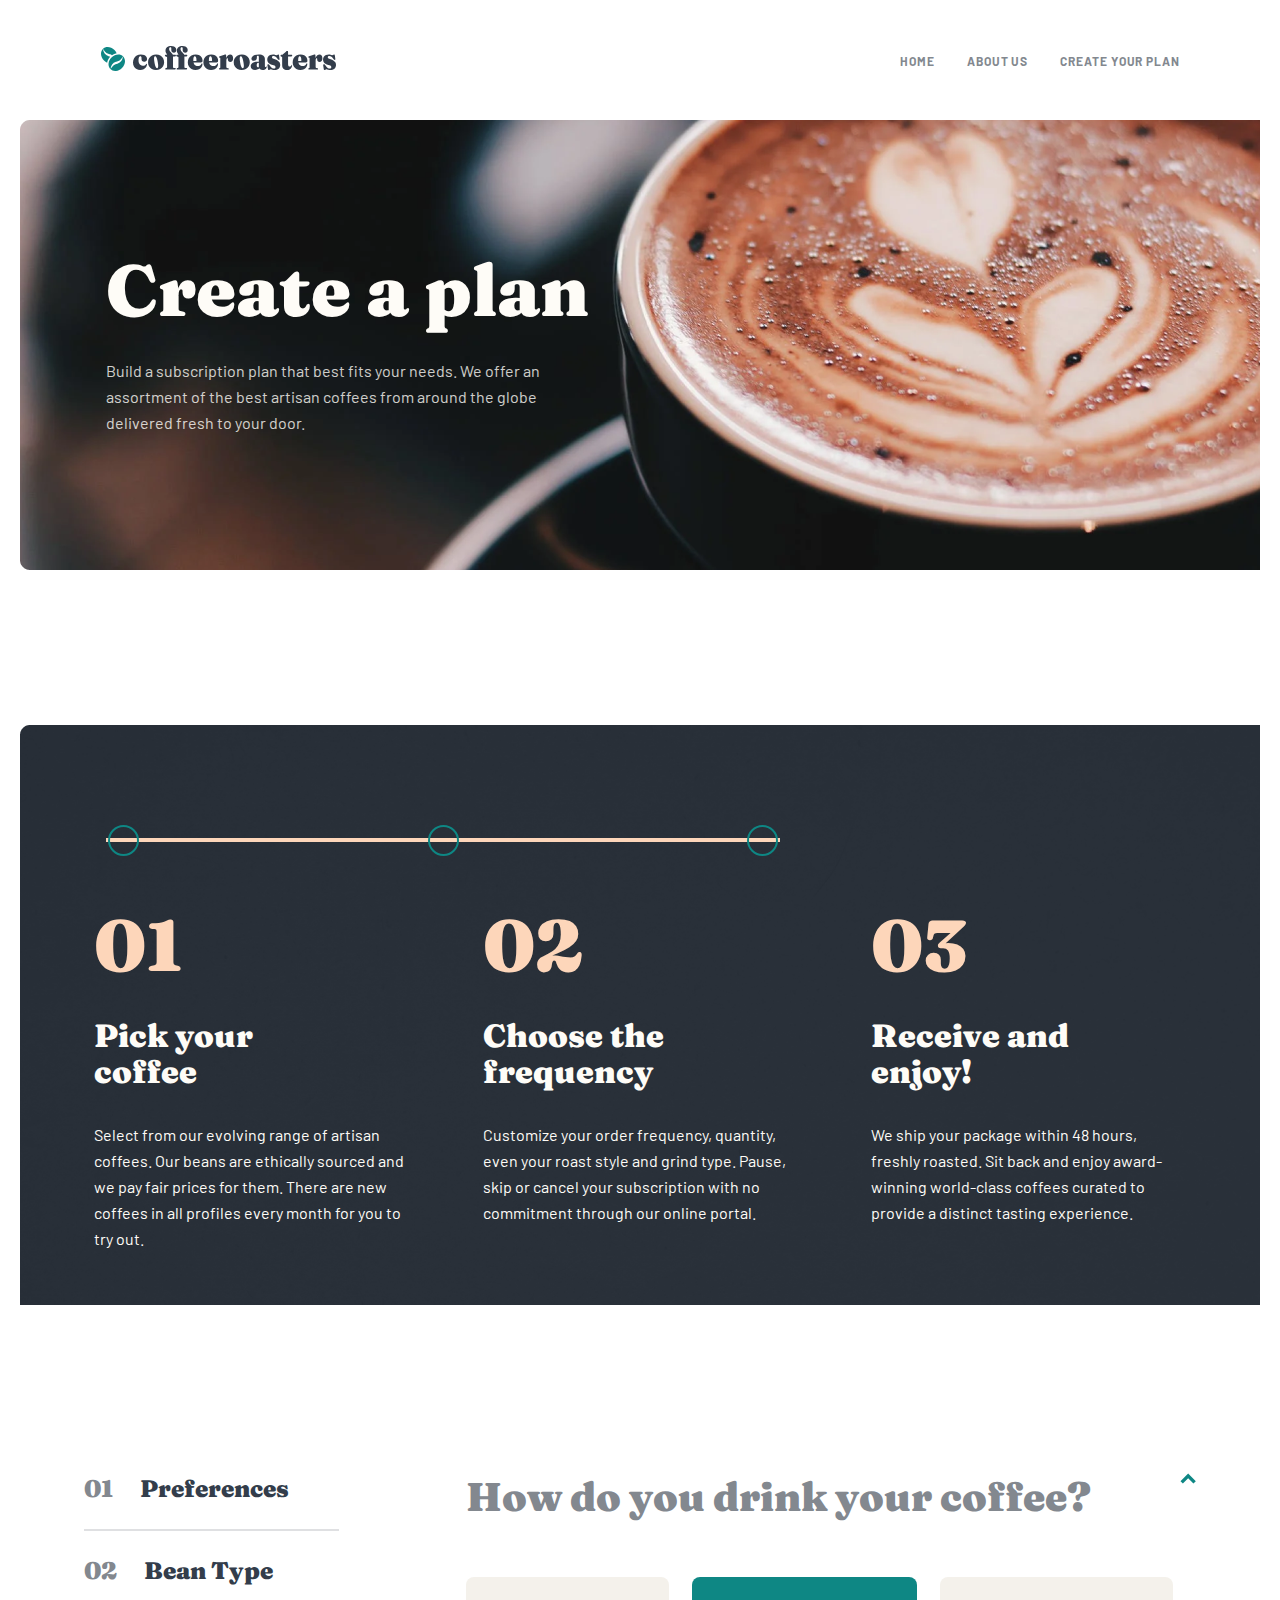
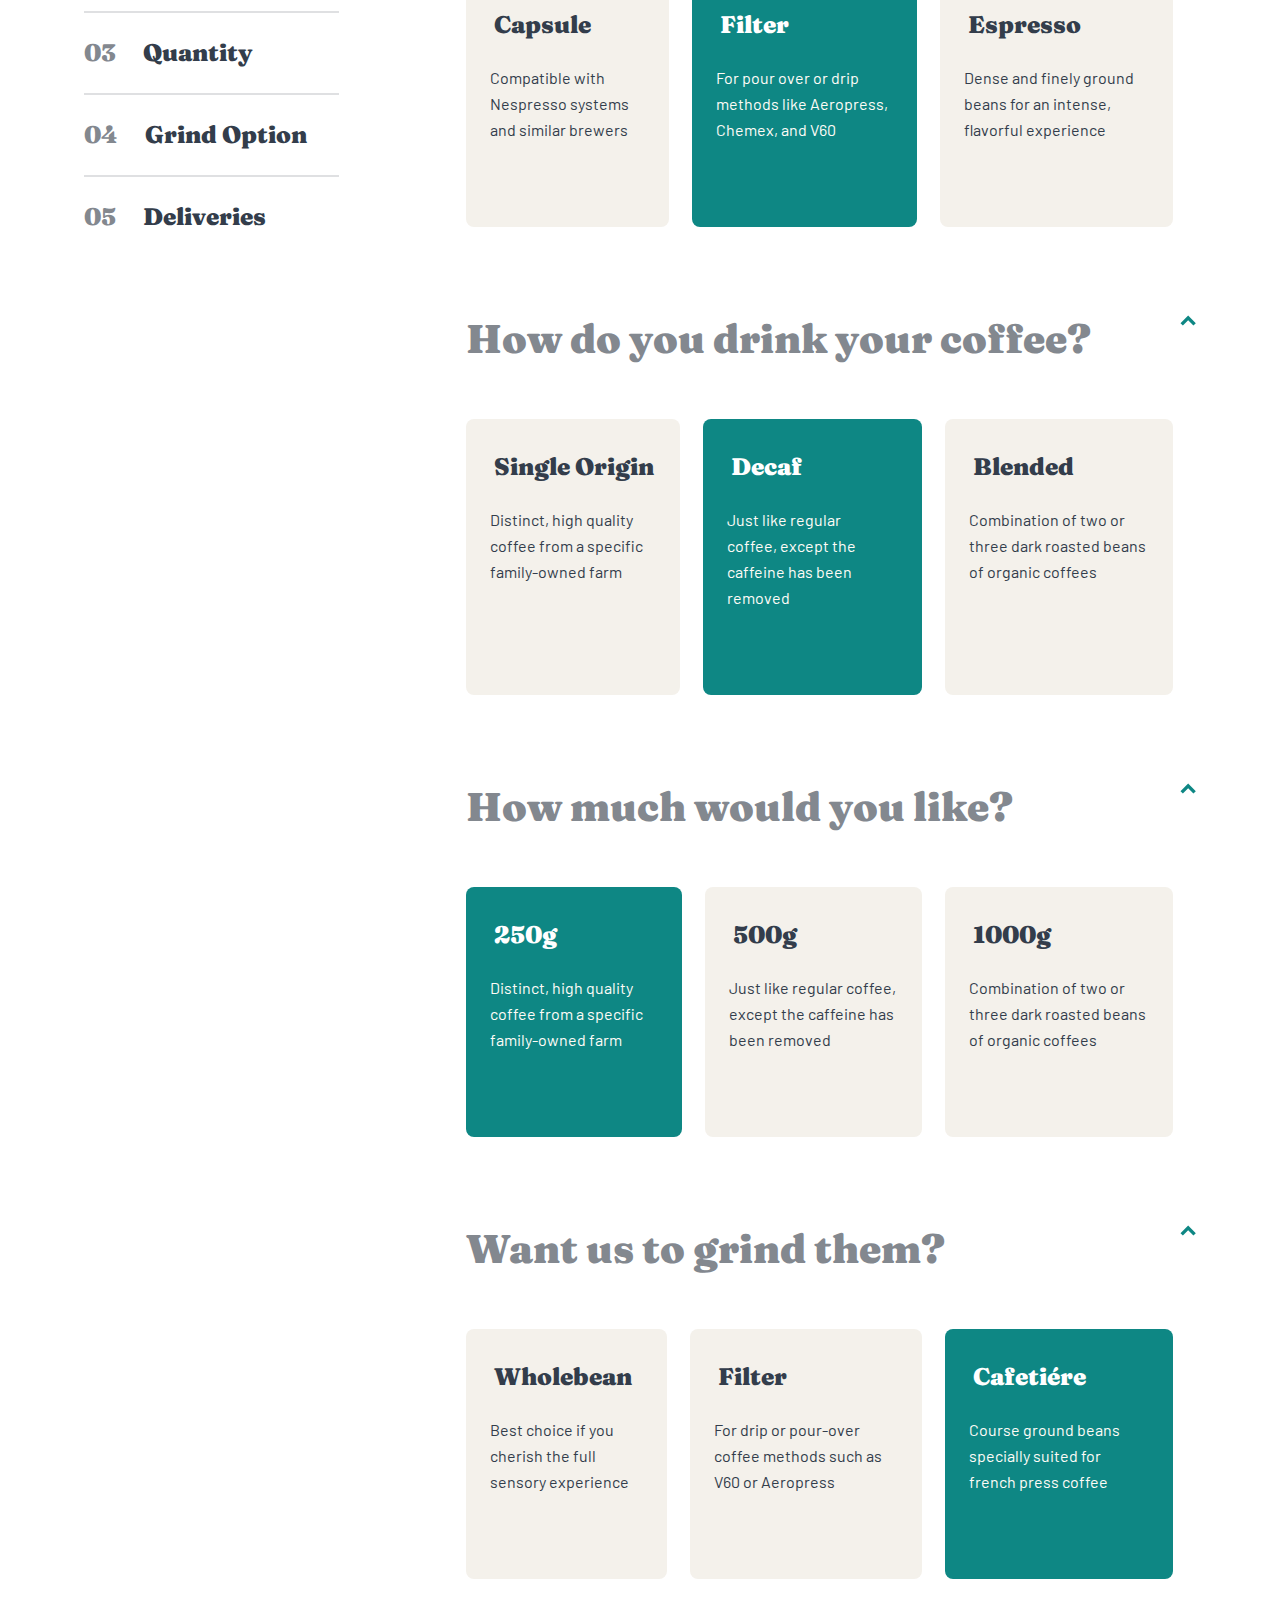
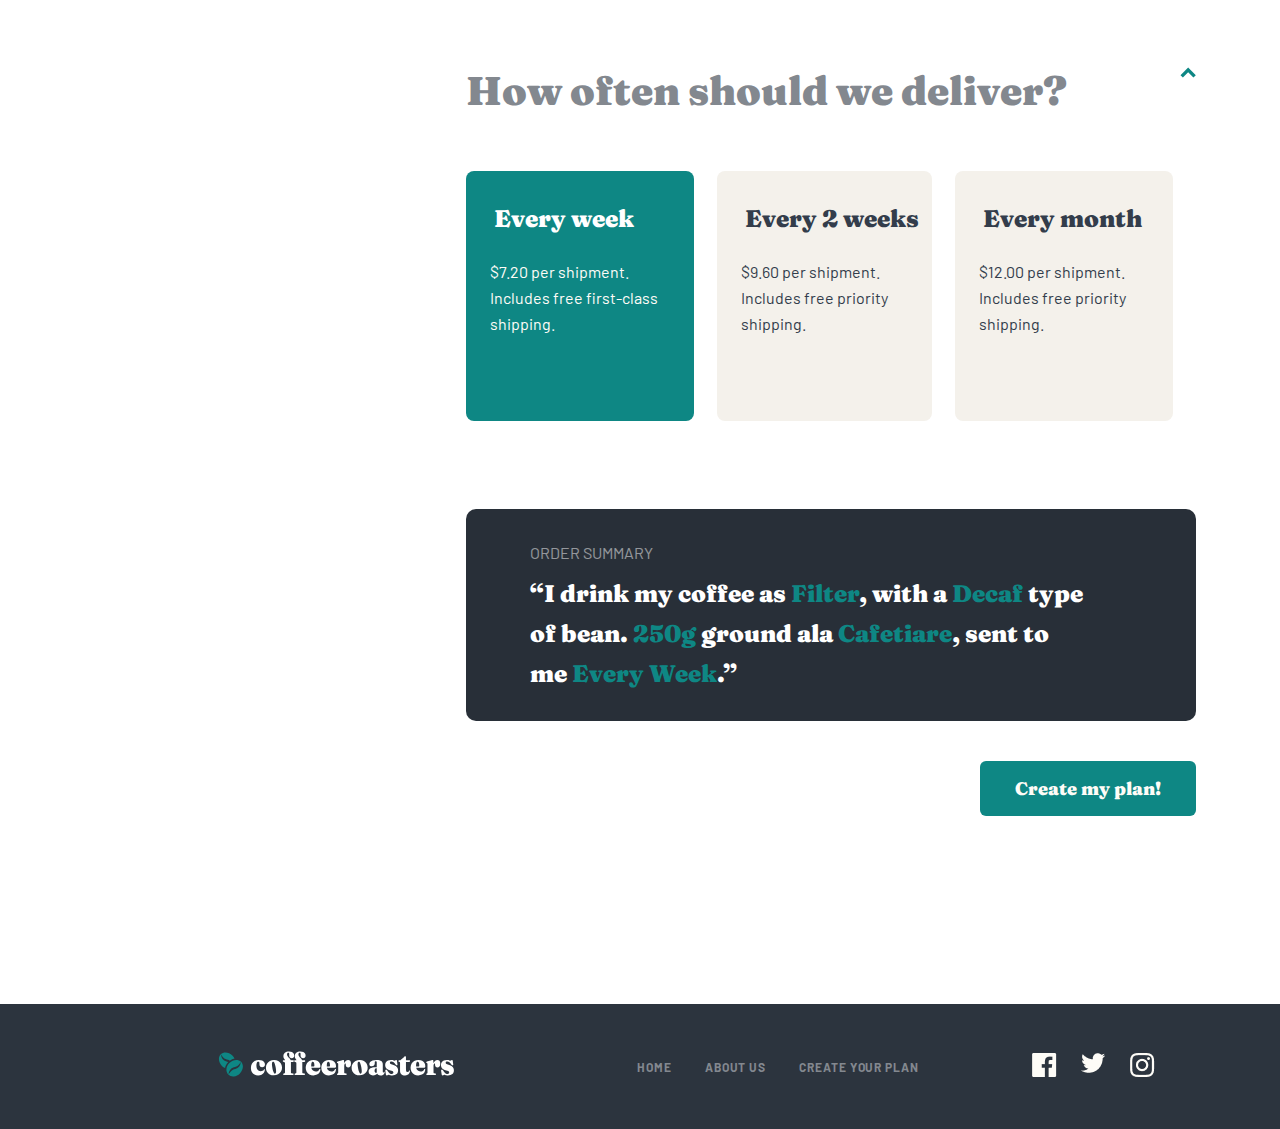
==== commit 21d4550f: "responsive-coffe-3pages" ====
--- a/index.html
+++ b/index.html
@@ -25,13 +25,13 @@
                     </label>  
             <ul class="header__list">
                 <li class="header__item">
-                    <a class="header__link" href="#">HOME</a>
+                    <a class="header__link" href="home.html">HOME</a>
                 </li>
                 <li class="header__item">
-                    <a class="header__link" href="#">ABOUT US</a>
+                    <a class="header__link" href="aboutus.html">ABOUT US</a>
                 </li>
                 <li class="header__item">
-                    <a class="header__link" href="#">CREATE YOUR PLAN</a>
+                    <a class="header__link" href="index.html">CREATE YOUR PLAN</a>
                 </li>
             </ul>
         </div>
@@ -226,8 +226,9 @@
         </section>
     </main>
     <footer class="site__footer">
+        <div class="container footer__container">
             <div class="footer">
-            <a href="home.html"><img class="footer__img" src="imgs/logowh.svg" alt="logotip"></a>
+            <a href="index.html"><img class="footer__img" src="imgs/logowh.svg" alt="logotip"></a>
             <ul class="footer__list">
                 <li class="footer__item">
                     <a class="foooter__link" href="home.html">HOME</a>
@@ -236,28 +237,30 @@
                     <a class="foooter__link" href="aboutus.html">ABOUT US</a>
                 </li>
                 <li class="footer__item">
-                    <a class="foooter__link" href="greatplan.html">Create your plan</a>
+                    <a class="foooter__link" href="index.html">Create your plan</a>
                 </li>
             </ul>
             <ul class="media__lsit">
                 <li class="media__item">
-                    <a href="#">
+                    <a href="https://m.facebook.com/login/?locale2=ru_RU">
                         <img class="media__imgs " src="imgs/facebook.png" alt="">
                     </a>
                 </li>
                 <li class="media__item">
-                    <a href="#">
+                    <a href="https://twitter.com/?lang=ru">
                         <img class="media__imgs" src="imgs/twiter.png" alt="">
                     </a>
                 </li>
                 <li class="media__item">
-                    <a href="#">
+                    <a href="https://www.instagram.com/">
                         <img class="media__imgs" src="imgs/instagram.png" alt="">
                     </a>
                 </li>
             </ul>
         </div>
-    </footer>
+
+        </div>
+</footer>
 </body>
 
 </html>--- a/css/main.css
+++ b/css/main.css
@@ -368,11 +368,19 @@
   /* Chrome 6+, Firefox 3.6+, IE 9+, Safari 5.1+ */
 }
 
-* {
+html {
   -webkit-box-sizing: border-box;
           box-sizing: border-box;
+  height: 100%;
+}
+
+*,
+*::after,
+*::before {
   margin: 0;
   padding: 0;
+  -webkit-box-sizing: inherit;
+          box-sizing: inherit;
 }
 
 a {
@@ -859,6 +867,7 @@
   }
   .pick__title {
     margin: 0;
+    max-width: 400px;
     margin-bottom: 24px;
   }
   .pick__item-title {
@@ -1433,6 +1442,1329 @@
   }
 }
 
+.coffe__content {
+  background-image: url("../../imgs/Bitmap.png");
+  background-repeat: no-repeat;
+  border-radius: 10px;
+  max-width: 1280px;
+  height: 600px;
+  margin-bottom: 67px;
+}
+
+.coffe__content_img {
+  padding-left: 86px;
+}
+
+.coffe__title {
+  max-width: 493px;
+  padding-top: 117px;
+  font-family: 'Fraunces',serif;
+  font-style: normal;
+  font-weight: 900;
+  font-size: 72px;
+  line-height: 72px;
+  color: #FEFCF7;
+  margin-bottom: 32px;
+}
+
+.coffe__text {
+  max-width: 443px;
+  font-weight: 400;
+  font-size: 16px;
+  line-height: 26px;
+  color: #FEFCF7;
+  mix-blend-mode: normal;
+  opacity: 0.8;
+  margin-bottom: 58px;
+}
+
+.coffe__link {
+  display: inline-block;
+  padding: 15px 31px 16px 31px;
+  font-family: 'Fraunces,'serif;
+  font-style: normal;
+  font-weight: 900;
+  text-align: center;
+  line-height: 25px;
+  color: #FEFCF7;
+  font-size: 18px;
+  background: #0E8784;
+  border-radius: 6px;
+}
+
+.coffe__link:hover {
+  background: #66D2CF;
+}
+
+@media only screen and (max-width: 1050px) {
+  .coffe__content {
+    background-image: url("../../imgs/hometabletbck.png");
+    background-repeat: no-repeat;
+    border-radius: 10px;
+    background-size: 1050px;
+    height: 520px;
+  }
+  .coffe__content_img {
+    padding-left: 58px;
+  }
+  .coffe__title {
+    padding: 0;
+    margin: 0;
+    max-width: 329px;
+    padding-top: 104px;
+    font-family: 'Fraunces',serif;
+    font-style: normal;
+    font-weight: 900;
+    font-size: 48px;
+    line-height: 48px;
+    margin-bottom: 24px;
+  }
+  .coffe__text {
+    margin: 0;
+    padding: 0;
+    max-width: 398px;
+    font-weight: 400;
+    font-size: 15px;
+    line-height: 25px;
+    color: #FEFCF7;
+    opacity: 0.8;
+    margin-bottom: 40px;
+  }
+}
+
+@media only screen and (max-width: 727px) {
+  .coffe__content {
+    background-image: url("../../imgs/homemobicoffe.png");
+    background-size: 720px;
+    background-repeat: no-repeat;
+    text-align: center;
+  }
+  .coffe__content_img {
+    margin: 0;
+    padding: 0;
+  }
+  .coffe__title {
+    margin: 0;
+    padding: 0;
+    margin-bottom: 24px;
+    padding: 100px 24px 0 24px;
+    font-family: 'Fraunces',serif;
+    font-style: normal;
+    font-weight: 900;
+    font-size: 35px;
+    line-height: 35px;
+    text-align: center;
+    color: #FEFCF7;
+  }
+  .coffe__text {
+    margin: 0;
+    padding: 0;
+    padding: 0 24px;
+    margin-bottom: 39px;
+    font-size: 15px;
+    line-height: 25px;
+    text-align: center;
+    color: #FEFCF7;
+    mix-blend-mode: normal;
+    opacity: 0.8;
+  }
+}
+
+.espresso {
+  padding-top: 130px;
+  background-image: url("../../imgs/backround__img_espresso_section.png");
+  background-repeat: no-repeat;
+  background-position: center top;
+  background-size: contain;
+  margin: 0 auto;
+  max-width: 1320px;
+}
+
+.espresso__content_img {
+  display: -webkit-box;
+  display: -ms-flexbox;
+  display: flex;
+  -webkit-box-pack: center;
+      -ms-flex-pack: center;
+          justify-content: center;
+}
+
+.espresso__item_img {
+  max-width: 255px;
+  margin-bottom: 71px;
+}
+
+.espresso__list {
+  display: -webkit-box;
+  display: -ms-flexbox;
+  display: flex;
+  -webkit-box-pack: justify;
+      -ms-flex-pack: justify;
+          justify-content: space-between;
+}
+
+.espresso__item {
+  -webkit-box-align: center;
+      -ms-flex-align: center;
+          align-items: center;
+  padding-right: 30px;
+  max-width: 1000px;
+}
+
+.espresso__img {
+  padding-bottom: 71px;
+}
+
+.espresso__content_title {
+  font-family: 'Fraunces' , serif;
+  font-style: normal;
+  font-weight: 900;
+  font-size: 24px;
+  line-height: 32px;
+  text-align: center;
+  color: #333D4B;
+  padding-bottom: 24px;
+}
+
+.espresso__content_text {
+  font-weight: 400;
+  font-size: 16px;
+  line-height: 26px;
+  text-align: center;
+  color: #333D4B;
+}
+
+@media only screen and (max-width: 1050px) {
+  .espresso {
+    margin: 0;
+    padding: 0;
+    padding-top: 150px;
+    background-image: url("../../imgs/backround__img_espresso_section.png");
+    background-repeat: no-repeat;
+    background-position: center top;
+    background-size: contain;
+    margin: 0 auto;
+  }
+  .espresso__list {
+    display: -webkit-box;
+    display: -ms-flexbox;
+    display: flex;
+    -webkit-box-orient: vertical;
+    -webkit-box-direction: normal;
+        -ms-flex-direction: column;
+            flex-direction: column;
+  }
+  .espresso__item {
+    max-width: 900px;
+    display: -webkit-box;
+    display: -ms-flexbox;
+    display: flex;
+    -webkit-box-align: start;
+        -ms-flex-align: start;
+            align-items: flex-start;
+    max-width: 585px;
+  }
+  .espresso__content_title {
+    text-align: start;
+  }
+  .espresso__content_text {
+    text-align: start;
+  }
+}
+
+@media only screen and (max-width: 900px) {
+  .espresso {
+    margin: 0;
+    padding: 0;
+    padding-top: 130px;
+    background-image: url("../../imgs/backround__img_espresso_section.png");
+    background-repeat: no-repeat;
+    background-position: center top;
+    background-size: contain;
+    margin: 0 auto;
+  }
+  .espresso__list {
+    display: -webkit-box;
+    display: -ms-flexbox;
+    display: flex;
+    -webkit-box-orient: vertical;
+    -webkit-box-direction: normal;
+        -ms-flex-direction: column;
+            flex-direction: column;
+  }
+  .espresso__item {
+    margin: 0;
+    max-width: 900px;
+    display: -webkit-box;
+    display: -ms-flexbox;
+    display: flex;
+    -webkit-box-align: start;
+        -ms-flex-align: start;
+            align-items: flex-start;
+    max-width: 585px;
+  }
+  .espresso__content_title {
+    text-align: start;
+  }
+  .espresso__content_text {
+    text-align: start;
+  }
+}
+
+@media only screen and (max-width: 727px) {
+  .espresso {
+    margin: 0;
+    padding: 0;
+    background-image: url("../../imgs/backround__img_espresso_section.png");
+    background-repeat: no-repeat;
+    background-size: 580px;
+    margin-bottom: 13px;
+  }
+  .espresso__list {
+    margin: 0;
+    padding: 0;
+    -webkit-box-flex: 1;
+        -ms-flex-positive: 1;
+            flex-grow: 1;
+    -webkit-box-align: center;
+        -ms-flex-align: center;
+            align-items: center;
+  }
+  .espresso__item {
+    padding: 0;
+    margin: 0;
+    -webkit-box-orient: vertical;
+    -webkit-box-direction: normal;
+        -ms-flex-direction: column;
+            flex-direction: column;
+    -webkit-box-align: center;
+        -ms-flex-align: center;
+            align-items: center;
+  }
+  .espresso__content_title {
+    margin: 0;
+    padding: 0;
+    margin-bottom: 16px;
+    text-align: center;
+    max-width: 300px;
+  }
+  .espresso__img_coofe {
+    padding-top: 100px;
+  }
+  .espresso__item_img {
+    margin: 0;
+    padding: 0;
+    display: inline;
+    text-align: center;
+    margin-bottom: 24px;
+  }
+  .espresso__content_text {
+    margin: 0;
+    padding: 0;
+    text-align: center;
+    max-width: 300px;
+    margin-bottom: 48px;
+  }
+}
+
+@media only screen and (max-width: 570px) {
+  .espresso {
+    margin: 0;
+    padding: 0;
+    background-image: url("../../imgs/backround__img_espresso_section.png");
+    background-repeat: no-repeat;
+    background-size: 500px;
+  }
+}
+
+@media only screen and (max-width: 460px) {
+  .espresso {
+    margin: 0;
+    padding: 0;
+    background-image: url("../../imgs/backround__img_espresso_section.png");
+    background-repeat: no-repeat;
+    background-size: 400px;
+  }
+}
+
+@media only screen and (max-width: 375px) {
+  .espresso {
+    margin: 0;
+    padding: 0;
+    background-image: url("../../imgs/backround__img_espresso_section.png");
+    background-repeat: no-repeat;
+    background-size: 340px;
+  }
+}
+
+@media only screen and (max-width: 330px) {
+  .espresso {
+    margin: 0;
+    padding: 0;
+    background-image: url("../../imgs/backround__img_espresso_section.png");
+    background-repeat: no-repeat;
+    background-size: 300px;
+  }
+}
+
+.choes__section {
+  margin-top: 180px;
+}
+
+.chose__texts {
+  padding-top: 121px;
+  position: relative;
+  background-color: #282F38;
+  border-radius: 10px;
+  padding-bottom: 86px;
+}
+
+.chose__title {
+  text-align: center;
+  margin-bottom: 32px;
+  font-family: 'Fraunces',serif;
+  font-style: normal;
+  font-weight: 900;
+  font-size: 40px;
+  line-height: 48px;
+  color: #FEFCF7;
+}
+
+.chose__text {
+  max-width: 540px;
+  text-align: center;
+  margin: 0 auto;
+  font-weight: 400;
+  font-size: 16px;
+  line-height: 26px;
+  color: #FEFCF7;
+  opacity: 0.8;
+}
+
+.chose__list {
+  max-width: 1110px;
+  margin: 0 auto;
+  display: -webkit-box;
+  display: -ms-flexbox;
+  display: flex;
+  -webkit-box-pack: justify;
+      -ms-flex-pack: justify;
+          justify-content: space-between;
+}
+
+.chose__item {
+  max-width: 350px;
+  padding: 72px 48px 48px 47px;
+  background: #0E8784;
+  border-radius: 8px;
+  text-align: center;
+}
+
+.chose__item_title {
+  font-family: 'Fraunces',serif;
+  font-style: normal;
+  font-weight: 900;
+  font-size: 24px;
+  line-height: 32px;
+  color: #FEFCF7;
+  margin-bottom: 24px;
+}
+
+.chose__item_text {
+  font-weight: 400;
+  font-size: 16px;
+  line-height: 26px;
+  color: #FEFCF7;
+}
+
+.chose__item:nth-child(1)::before {
+  content: "";
+  display: inline-block;
+  background-image: url("../../imgs/ball.svg");
+  background-repeat: no-repeat;
+  width: 71px;
+  height: 72px;
+  margin-bottom: 56px;
+}
+
+.chose__item:nth-child(2)::before {
+  content: "";
+  display: inline-block;
+  background-image: url("../../imgs/suprise.svg");
+  background-repeat: no-repeat;
+  width: 71px;
+  height: 72px;
+  margin-bottom: 56px;
+}
+
+.chose__item:nth-child(3)::before {
+  content: "";
+  display: inline-block;
+  background-image: url("../../imgs/car__svg.svg");
+  background-repeat: no-repeat;
+  width: 72px;
+  height: 50px;
+  margin-bottom: 67px;
+}
+
+.chose__box {
+  position: absolute;
+  z-index: -1;
+  width: 100%;
+  height: 247px;
+  background-color: #282F38;
+  border-radius: 10px;
+  top: 95%;
+}
+
+@media only screen and (max-width: 1200px) {
+  .chose__list {
+    -webkit-box-orient: vertical;
+    -webkit-box-direction: normal;
+        -ms-flex-direction: column;
+            flex-direction: column;
+  }
+  .chose__item {
+    padding: 0;
+    padding: 41px 48px 41px 70px;
+    margin: 0 auto;
+    gap: 55px;
+    display: -webkit-box;
+    display: -ms-flexbox;
+    display: flex;
+    margin-bottom: 24px;
+    max-width: 90%;
+    text-align: start;
+    -webkit-box-align: center;
+        -ms-flex-align: center;
+            align-items: center;
+    -webkit-box-pack: justify;
+        -ms-flex-pack: justify;
+            justify-content: space-between;
+  }
+  .chose__list_text {
+    max-width: 525px;
+  }
+  .chose__item_text {
+    text-align: start;
+  }
+  .chose__item:nth-child(1)::before,
+  .chose__item:nth-child(2)::before,
+  .chose__item:nth-child(3)::before {
+    margin-bottom: 0;
+  }
+  .chose__box {
+    height: 350px;
+  }
+}
+
+@media only screen and (max-width: 900px) {
+  .chose__list_text {
+    max-width: 344px;
+  }
+  .chose__item {
+    max-width: 600px;
+  }
+}
+
+@media only screen and (max-width: 760px) {
+  .chose__item {
+    max-width: 600px;
+  }
+}
+
+@media only screen and (max-width: 727px) {
+  .chose__box {
+    background-color: #282F38;
+    height: 660px;
+    top: 90%;
+  }
+  .chose__texts {
+    padding-top: 64px;
+    margin: 0 auto;
+    margin-bottom: 28px;
+  }
+  .chose__title {
+    font-family: 'Fraunces',serif;
+    font-style: normal;
+    font-weight: 900;
+    font-size: 28px;
+    padding-left: 24px;
+    padding-right: 24px;
+    line-height: 28px;
+    text-align: center;
+    color: #FEFCF7;
+  }
+  .chose__text {
+    font-size: 15px;
+    padding-left: 24px;
+    padding-right: 24px;
+    line-height: 25px;
+    text-align: center;
+    opacity: 0.8;
+  }
+  .chose__list {
+    padding-top: 36px;
+    padding: inherit;
+  }
+  .chose__item {
+    padding: 0;
+    margin: 0;
+    padding: 72px 12px 51px 12px;
+    margin: 0 auto;
+    margin-bottom: 24px;
+    -webkit-box-orient: vertical;
+    -webkit-box-direction: normal;
+        -ms-flex-direction: column;
+            flex-direction: column;
+  }
+  .chose__list_text {
+    text-align: center;
+  }
+  .chose__item_text {
+    text-align: center;
+  }
+}
+
+@media only screen and (max-width: 757px) {
+  .chose__item {
+    margin: 0 auto;
+    margin-bottom: 24px;
+  }
+}
+
+.works__content_img {
+  margin-top: 200px;
+  margin-left: 144px;
+}
+
+.works__title {
+  font-family: 'Fraunces',serif;
+  font-style: normal;
+  font-weight: 900;
+  font-size: 24px;
+  line-height: 32px;
+  color: #83888F;
+  margin-bottom: 80px;
+}
+
+.line__content {
+  display: block;
+  margin-bottom: 67px;
+}
+
+.line {
+  display: -webkit-box;
+  display: -ms-flexbox;
+  display: flex;
+  -webkit-box-align: center;
+      -ms-flex-align: center;
+          align-items: center;
+  max-width: 760px;
+  height: 1px;
+  -webkit-box-pack: justify;
+      -ms-flex-pack: justify;
+          justify-content: space-between;
+  border: 2px solid #FDD6BA;
+  background-color: #FDD6BA;
+}
+
+.span__line {
+  display: inline-block;
+  border: 2px solid #0E8784;
+  background-color: #FFFFFF;
+  border-radius: 50%;
+  width: 31px;
+  height: 31px;
+}
+
+.works__list {
+  display: -webkit-box;
+  display: -ms-flexbox;
+  display: flex;
+  margin-bottom: 64px;
+}
+
+.works__item {
+  max-width: 350px;
+  margin-right: 90px;
+}
+
+.works__number {
+  display: inline-block;
+  padding-bottom: 38px;
+  font-family: 'Fraunces' , serif;
+  font-style: normal;
+  font-weight: 900;
+  font-size: 72px;
+  line-height: 72px;
+  color: #FDD6BA;
+}
+
+.works__title {
+  font-family: 'Fraunces' , serif;
+  font-style: normal;
+  font-weight: 900;
+  font-size: 32px;
+  line-height: 36px;
+  color: #333D4B;
+}
+
+.works__text {
+  font-weight: 400;
+  font-size: 16px;
+  line-height: 26px;
+  color: #333D4B;
+}
+
+.works__title_number {
+  font-family: 'Fraunces' , serif;
+  max-width: 219px;
+  font-style: normal;
+  font-weight: 900;
+  font-size: 32px;
+  line-height: 36px;
+  color: #333D4B;
+  padding-bottom: 42px;
+}
+
+.works__link {
+  font-weight: 900;
+  font-size: 18px;
+  line-height: 25px;
+  text-align: center;
+  color: #FEFCF7;
+  background: #0E8784;
+  border-radius: 6px;
+  padding: 15px 31px;
+}
+
+.works__link:hover {
+  background: #66D2CF;
+  border-radius: 6px;
+}
+
+@media only screen and (max-width: 1050px) {
+  .works__content_img {
+    margin: 0;
+    margin-left: 40px;
+    margin-right: 40px;
+    margin-top: 144px;
+  }
+  .line {
+    max-width: 500px;
+  }
+  .works__list {
+    margin: 0;
+    padding: 0;
+    margin-bottom: 70px;
+    display: -webkit-box;
+    display: -ms-flexbox;
+    display: flex;
+    max-width: 1000px;
+  }
+  .works__item {
+    margin: 0;
+    padding: 0;
+    margin-right: 10px;
+  }
+  .works__title_number {
+    font-family: 'Fraunces',serif;
+    font-style: normal;
+    font-weight: 900;
+    font-size: 28px;
+    line-height: 32px;
+    color: #333D4B;
+  }
+}
+
+@media only screen and (max-width: 727px) {
+  .works__content_img {
+    margin: 0;
+    margin-top: 120px;
+  }
+  .line__content {
+    display: none;
+  }
+  .works__title {
+    margin: 0;
+    padding: 0;
+    font-family: 'Fraunces',serif;
+    font-style: normal;
+    font-weight: 900;
+    font-size: 24px;
+    line-height: 32px;
+    text-align: center;
+    color: #83888F;
+    margin-bottom: 80px;
+  }
+  .works__number {
+    margin: 0;
+    padding: 0;
+    margin-bottom: 24px;
+  }
+  .works__list {
+    display: -webkit-box;
+    display: -ms-flexbox;
+    display: flex;
+    -webkit-box-orient: vertical;
+    -webkit-box-direction: normal;
+        -ms-flex-direction: column;
+            flex-direction: column;
+  }
+  .works__item {
+    margin: 0;
+    padding: 0;
+    max-width: 620px;
+    display: inline-block;
+    text-align: center;
+  }
+  .works__title_number {
+    margin: 0;
+    padding: 0;
+    text-align: center;
+    max-width: 620px;
+    margin-bottom: 24px;
+  }
+  .works__text {
+    margin: 0;
+    padding: 0;
+    margin-bottom: 56px;
+  }
+  .works__link_bo {
+    margin: 0;
+    padding: 0;
+    text-align: center;
+    padding: 16px 31px;
+    margin-top: 23px;
+    margin-bottom: 100px;
+  }
+}
+
+.abouts__content-img {
+  background-image: url("../../imgs/about-us-backg-img.png");
+  background-repeat: no-repeat;
+  max-width: 1280px;
+  height: 450px;
+  border-radius: 10px;
+}
+
+.anouts__content {
+  padding-top: 137px;
+  padding-left: 85px;
+  max-width: 525px;
+}
+
+.abouts__title {
+  font-family: 'Fraunces ' , serif;
+  font-style: normal;
+  font-weight: 900;
+  font-size: 40px;
+  line-height: 48px;
+  color: #FEFCF7;
+  padding-bottom: 24px;
+}
+
+.abouts__text {
+  font-weight: 400;
+  font-size: 16px;
+  line-height: 26px;
+  color: #FEFCF7;
+}
+
+@media only screen and (max-width: 1050px) {
+  .anouts__content {
+    max-width: 445px;
+  }
+  .abouts__title {
+    font-family: 'Fraunces',serif;
+    font-style: normal;
+    font-weight: 900;
+    font-size: 32px;
+    line-height: 40px;
+    color: #FEFCF7;
+  }
+  .abouts__text {
+    font-size: 15px;
+    line-height: 25px;
+    color: #FEFCF7;
+    opacity: 0.8;
+  }
+}
+
+@media only screen and (max-width: 900px) {
+  .abouts__content-img {
+    background-image: url("../../imgs/tabletabouthero.jpg");
+    background-repeat: no-repeat;
+    background-size: 100%;
+    height: 400px;
+    border-radius: 10px;
+  }
+  .anouts__content {
+    max-width: 485px;
+  }
+}
+
+@media only screen and (max-width: 727px) {
+  .abouts__content-img {
+    background-image: url("../../imgs/aboutsmobil.jpg");
+    background-repeat: no-repeat;
+    background-size: 100%;
+    height: 400px;
+    border-radius: 10px;
+  }
+  .anouts__content {
+    padding: 0;
+    padding: 111px 24px 87px 24px;
+    text-align: center;
+  }
+  .abouts__title {
+    font-family: 'Fraunces',serif;
+    font-style: normal;
+    font-weight: 900;
+    font-size: 28px;
+    line-height: 28px;
+    text-align: center;
+    color: #FEFCF7;
+  }
+  .abouts__text {
+    font-size: 15px;
+    line-height: 25px;
+    color: #FEFCF7;
+    text-align: center;
+    opacity: 0.8;
+  }
+}
+
+.our__content-img {
+  display: -webkit-box;
+  display: -ms-flexbox;
+  display: flex;
+  -webkit-box-align: center;
+      -ms-flex-align: center;
+          align-items: center;
+  margin-top: 137px;
+  margin-left: 105px;
+}
+
+.our__img {
+  margin-right: 125px;
+  padding-left: 40px;
+  padding-bottom: 86px;
+  max-width: 485px;
+  height: 606px;
+  margin-bottom: 158px;
+}
+
+.our__imgs {
+  border-radius: 10px;
+}
+
+.our__content {
+  max-width: 550px;
+  margin-top: -210px;
+}
+
+.our__title {
+  font-family: 'Fraunces ' , serif;
+  font-style: normal;
+  font-weight: 900;
+  font-size: 40px;
+  line-height: 48px;
+  color: #333D4B;
+  margin-bottom: 32px;
+}
+
+.our__text {
+  max-width: 539px;
+  font-weight: 400;
+  font-size: 16px;
+  line-height: 26px;
+  color: #333D4B;
+  mix-blend-mode: normal;
+  opacity: 0.8;
+}
+
+@media only screen and (max-width: 1050px) {
+  .our__content-img {
+    margin-left: 19px;
+  }
+  .our__img {
+    margin: 0;
+    padding: 0;
+    margin-right: 69px;
+    padding-bottom: 136px;
+    max-width: 485px;
+    height: 470px;
+    margin-bottom: 158px;
+  }
+  .our__content {
+    max-width: 350px;
+    margin-top: -100px;
+  }
+  .our__title {
+    font-family: 'Fraunces',serif;
+    font-style: normal;
+    font-weight: 900;
+    font-size: 32px;
+    line-height: 48px;
+    color: #333D4B;
+  }
+  .our__text {
+    font-weight: 400;
+    font-size: 15px;
+    line-height: 25px;
+    opacity: 0.8;
+    margin-bottom: 180px;
+  }
+}
+
+@media only screen and (max-width: 850px) {
+  .our__imgs {
+    max-width: 314px;
+    height: 470px;
+  }
+}
+
+@media only screen and (max-width: 727px) {
+  .our__content-img {
+    margin: 0;
+    margin-top: 137px;
+    -webkit-box-orient: vertical;
+    -webkit-box-direction: normal;
+        -ms-flex-direction: column;
+            flex-direction: column;
+  }
+  .our__title {
+    text-align: center;
+  }
+  .our__text {
+    text-align: center;
+  }
+  .our__img {
+    margin: 0 auto;
+    padding: 0;
+    display: inline-block;
+    margin-bottom: 128px;
+  }
+  .our__imgs {
+    height: auto;
+    max-width: 400px;
+  }
+}
+
+@media only screen and (max-width: 450px) {
+  .our__img {
+    margin: 0;
+    margin-bottom: 48px;
+  }
+  .our__imgs {
+    height: auto;
+    max-width: 310px;
+  }
+  .our__text {
+    text-align: center;
+  }
+}
+
+.uncomp__content_img {
+  background-color: #282F38;
+  max-width: 1280px;
+  border-radius: 10px;
+}
+
+.uncomp__content_img {
+  display: -webkit-box;
+  display: -ms-flexbox;
+  display: flex;
+  -webkit-box-align: center;
+      -ms-flex-align: center;
+          align-items: center;
+}
+
+.uncomp__content {
+  max-width: 540px;
+  margin: 100px 100px 0 85px;
+}
+
+.uncomp__img_tabbackg {
+  display: none;
+}
+
+.uncomp__title {
+  font-family: 'Fraunces' , serif;
+  font-style: normal;
+  font-weight: 900;
+  font-size: 40px;
+  line-height: 48px;
+  color: #FEFCF7;
+  margin-bottom: 32px;
+}
+
+.uncomp__text {
+  padding-bottom: 176px;
+  font-weight: 400;
+  font-size: 16px;
+  line-height: 26px;
+  color: #FEFCF7;
+  mix-blend-mode: normal;
+  opacity: 0.8;
+}
+
+.uncomp__img {
+  margin-top: -200px;
+  margin-right: 15px;
+}
+
+.uncomp__imgs {
+  border-radius: 10px;
+}
+
+.uncomp__img_coffe {
+  padding: 128px 34px 245px 33px;
+  border-radius: 8px;
+}
+
+@media only screen and (max-width: 1050px) {
+  .uncomp__content_img {
+    margin-left: 40px;
+    margin-right: 40px;
+    margin-top: 100px;
+  }
+  .uncomp__imgs {
+    display: none;
+  }
+  .uncomp__content {
+    margin: 0;
+    padding: 0;
+    max-width: 536px;
+  }
+  .uncomp__content_img {
+    -webkit-box-orient: vertical;
+    -webkit-box-direction: reverse;
+        -ms-flex-direction: column-reverse;
+            flex-direction: column-reverse;
+  }
+  .uncomp__img_tabbackg {
+    display: inline-block;
+    border-radius: 10px;
+    margin-top: 50px;
+  }
+  .uncomp__title {
+    margin-top: 64px;
+    font-family: 'Fraunces',serif;
+    font-style: normal;
+    font-weight: 900;
+    font-size: 32px;
+    line-height: 48px;
+    text-align: center;
+    color: #FEFCF7;
+    margin-bottom: 24px;
+  }
+  .uncomp__text {
+    padding: 0;
+    padding-bottom: 67px;
+    font-weight: 400;
+    font-size: 15px;
+    line-height: 25px;
+    text-align: center;
+    color: #FEFCF7;
+    opacity: 0.8;
+  }
+}
+
+@media only screen and (max-width: 727px) {
+  .uncomp__content_img {
+    margin: 0;
+    padding: 0;
+  }
+  .uncomp__img_tabbackg {
+    margin: 0;
+    padding: 0;
+    margin-top: 100px;
+    max-width: 324px;
+    border-radius: 10px;
+  }
+  .uncomp__title {
+    padding-left: 24px;
+    padding-right: 24px;
+    font-family: 'Fraunces',serif;
+    font-style: normal;
+    font-weight: 900;
+    font-size: 28px;
+    line-height: 28px;
+    text-align: center;
+    color: #FEFCF7;
+  }
+  .uncomp__text {
+    padding-right: 24px;
+    padding-left: 24px;
+    font-weight: 400;
+    font-size: 15px;
+    line-height: 25px;
+    text-align: center;
+    color: #FEFCF7;
+    opacity: 0.8;
+  }
+}
+
+@media only screen and (max-width: 450px) {
+  .uncomp__content_img {
+    margin: 0;
+    padding: 0;
+  }
+  .uncomp__img_tabbackg {
+    margin: 0;
+    padding: 0;
+    margin-top: 100px;
+    max-width: 300px;
+    border-radius: 10px;
+  }
+}
+
+@media only screen and (max-width: 400px) {
+  .uncomp__content_img {
+    margin: 0;
+    padding: 0;
+  }
+  .uncomp__img_tabbackg {
+    margin: 0;
+    padding: 0;
+    display: inline-block;
+    margin-left: 15px;
+    margin-top: 133px;
+    max-width: 270px;
+    border-radius: 10px;
+  }
+}
+
+.headquarter__content {
+  margin-top: 144px;
+  margin-left: 85px;
+  margin-right: 85px;
+}
+
+.headquarter__title {
+  font-family: 'Fraunces' , serif;
+  font-style: normal;
+  font-weight: 900;
+  font-size: 24px;
+  line-height: 32px;
+  color: #83888F;
+  margin-bottom: 72px;
+}
+
+.headquarter__list {
+  display: -webkit-box;
+  display: -ms-flexbox;
+  display: flex;
+  -webkit-box-pack: justify;
+      -ms-flex-pack: justify;
+          justify-content: space-between;
+}
+
+.headerquarter__img {
+  margin-bottom: 45px;
+}
+
+.headquarter__item-title {
+  font-family: 'Fraunces' , serif;
+  font-style: normal;
+  font-weight: 900;
+  font-size: 32px;
+  line-height: 36px;
+  color: #333D4B;
+  margin-bottom: 24px;
+}
+
+.headquarter__item_text {
+  display: inline-block;
+  font-weight: 400;
+  font-size: 16px;
+  line-height: 26px;
+  color: #333D4B;
+  max-width: 125px;
+  letter-spacing: 1px;
+}
+
+.headquarter__item:nth-child(1)::before {
+  content: "";
+  display: inline-block;
+  background-image: url("../../imgs/karta-a.svg");
+  background-repeat: no-repeat;
+  width: 43px;
+  height: 49px;
+  margin-bottom: 48px;
+}
+
+.headquarter__item:nth-child(2)::before {
+  content: "";
+  display: inline-block;
+  background-image: url("../../imgs/kartab.svg");
+  background-repeat: no-repeat;
+  width: 48px;
+  height: 43px;
+  margin-bottom: 48px;
+}
+
+.headquarter__item:nth-child(3)::before {
+  content: "";
+  display: inline-block;
+  background-image: url("../../imgs/karta-c.svg");
+  background-repeat: no-repeat;
+  width: 51px;
+  height: 49px;
+  margin-bottom: 48px;
+}
+
+@media only screen and (max-width: 1050px) {
+  .headquarter__content {
+    margin-left: 20px;
+    margin-right: 20px;
+  }
+  .headquarter__item-title {
+    font-family: 'Fraunces',serif;
+    font-style: normal;
+    font-weight: 900;
+    font-size: 24px;
+    line-height: 36px;
+    color: #333D4B;
+  }
+}
+
+@media only screen and (max-width: 727px) {
+  .headquarter__list {
+    -webkit-box-orient: vertical;
+    -webkit-box-direction: normal;
+        -ms-flex-direction: column;
+            flex-direction: column;
+  }
+  .headquarter__title {
+    text-align: center;
+  }
+  .headquarter__item {
+    text-align: center;
+  }
+  .headquarter__item-title {
+    font-family: 'Fraunces',serif;
+    font-style: normal;
+    font-weight: 900;
+    font-size: 28px;
+    line-height: 36px;
+    text-align: center;
+    color: #333D4B;
+    margin-bottom: 22px;
+  }
+  .headquarter__item_text {
+    margin-bottom: 80px;
+  }
+  .headquarter__item:nth-child(1)::before,
+  .headquarter__item:nth-child(2)::before,
+  .headquarter__item:nth-child(3)::before {
+    margin-bottom: 47px;
+  }
+}
+
 .site__footer {
   margin-top: 100px;
   background-color: #2C343E;
